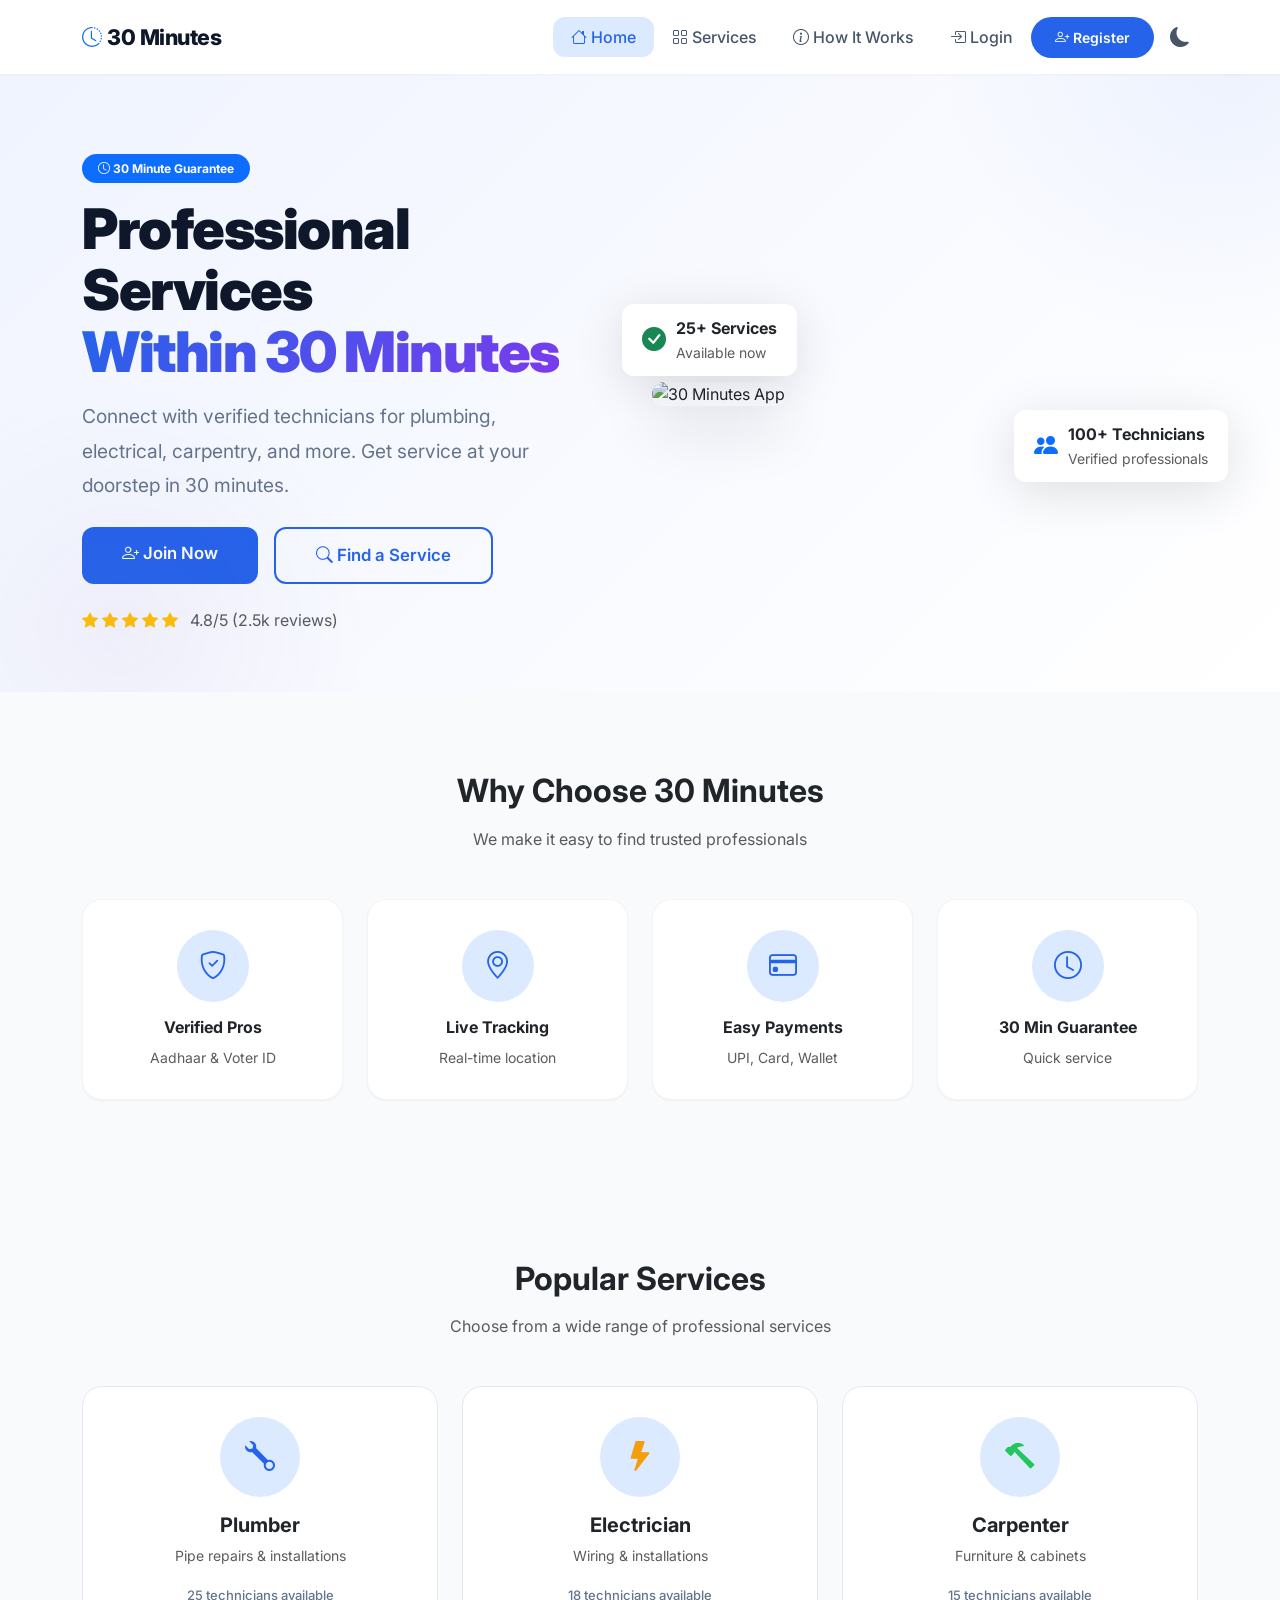
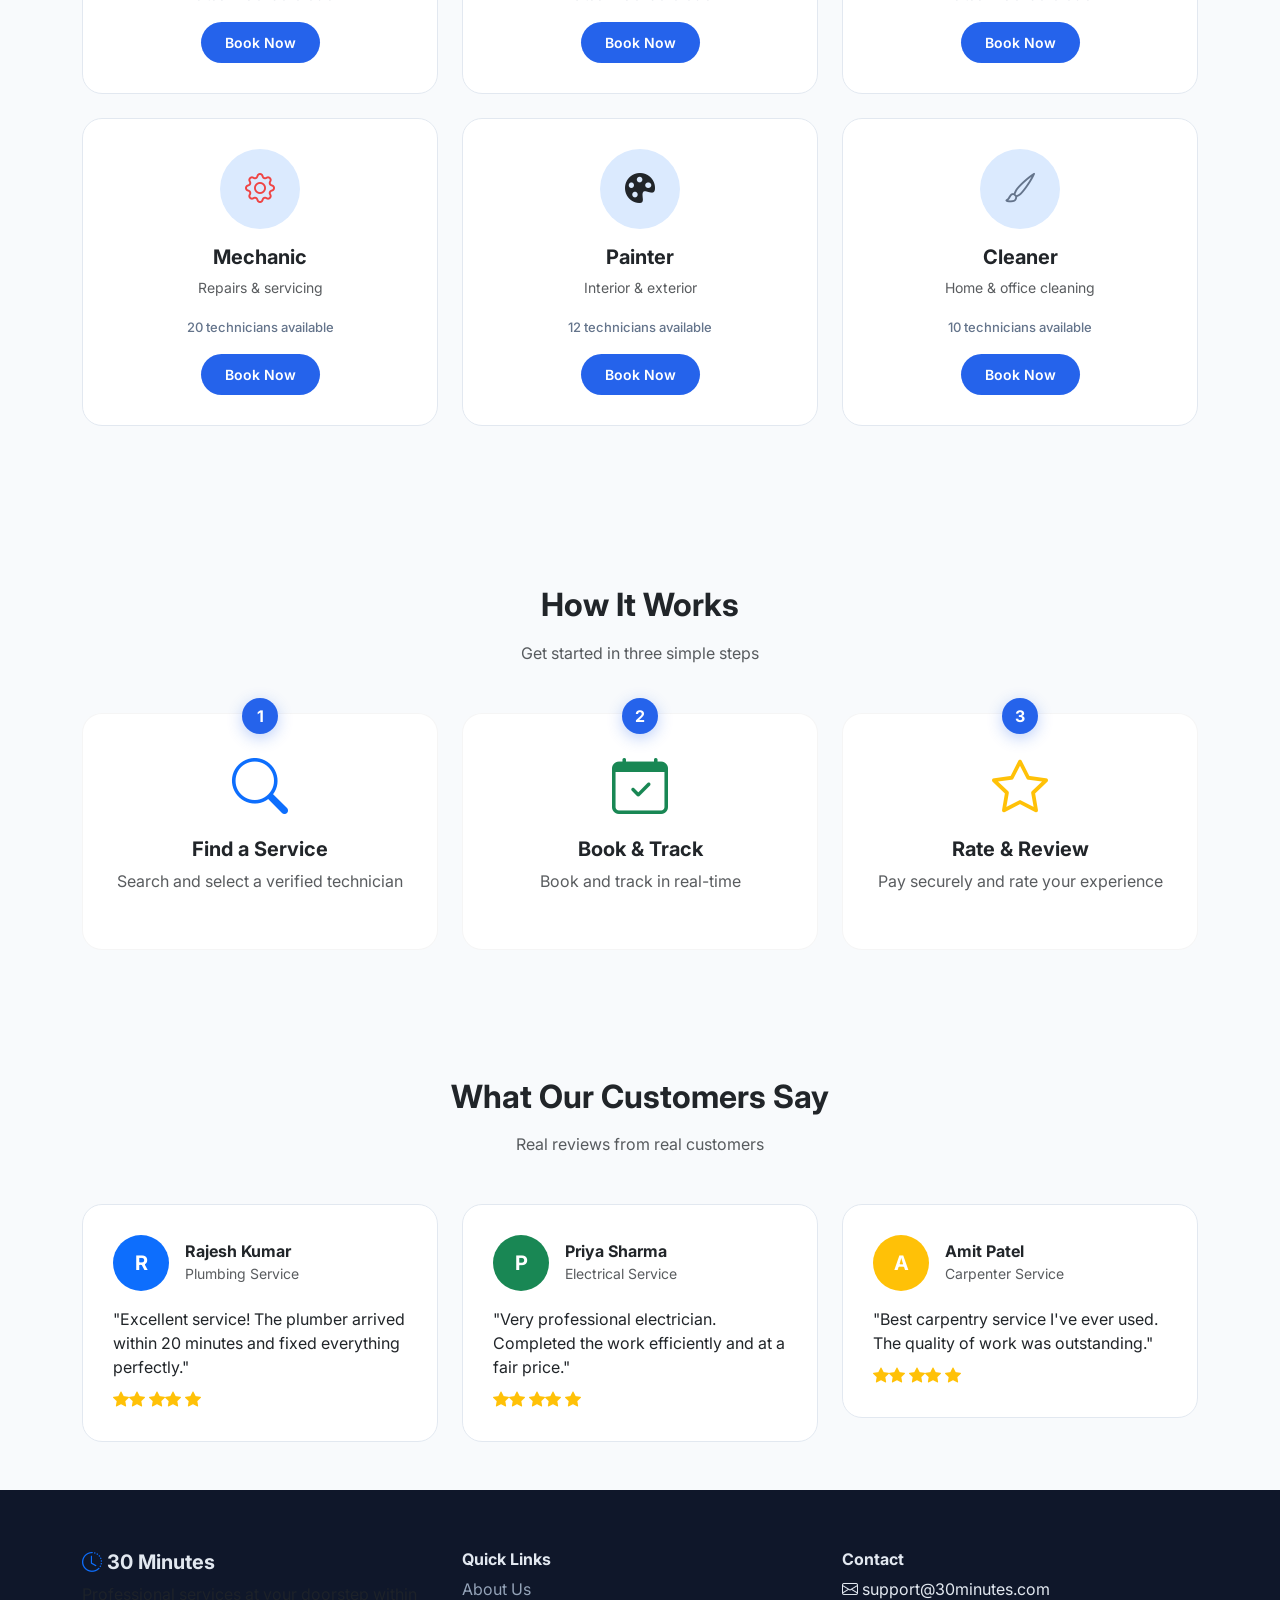
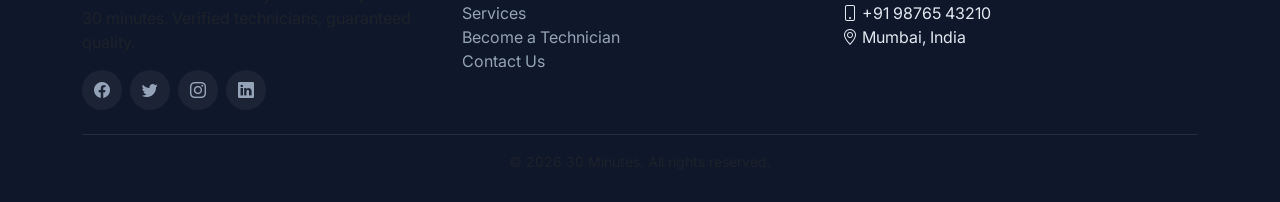
==== backend/templates/index.html @ 9e953442 "Initial commit: 30 Minutes Service Booking App - Complete Django backend with REST API - User and Pr" ====
﻿<!DOCTYPE html>
<html lang="en">
<head>
    <meta charset="UTF-8">
    <meta name="viewport" content="width=device-width, initial-scale=1.0, maximum-scale=1.0, user-scalable=yes">
    <title>30 Minutes - Premium Service Booking</title>
    <link href="https://cdn.jsdelivr.net/npm/bootstrap@5.3.0/dist/css/bootstrap.min.css" rel="stylesheet">
    <link href="https://cdn.jsdelivr.net/npm/bootstrap-icons@1.11.0/font/bootstrap-icons.css" rel="stylesheet">
    <link href="https://fonts.googleapis.com/css2?family=Inter:wght@300;400;500;600;700;800;900&display=swap" rel="stylesheet">
    <style>
        /* ============================================
           PREMIUM PROFESSIONAL STYLES
           ============================================ */
        :root {
            --primary: #2563eb;
            --primary-dark: #1d4ed8;
            --primary-light: #dbeafe;
            --secondary: #64748b;
            --success: #22c55e;
            --warning: #f59e0b;
            --danger: #ef4444;
            --dark: #0f172a;
            --light: #f8fafc;
            --gray-50: #f8fafc;
            --gray-100: #f1f5f9;
            --gray-200: #e2e8f0;
            --gray-300: #cbd5e1;
            --gray-400: #94a3b8;
            --gray-500: #64748b;
            --gray-600: #475569;
            --gray-700: #334155;
            --gray-800: #1e293b;
            --gray-900: #0f172a;
            --shadow-sm: 0 1px 2px rgba(0,0,0,0.05);
            --shadow: 0 4px 20px rgba(0,0,0,0.08);
            --shadow-lg: 0 10px 50px rgba(0,0,0,0.12);
            --shadow-xl: 0 20px 60px rgba(0,0,0,0.15);
            --radius: 20px;
            --radius-sm: 12px;
            --transition: all 0.4s cubic-bezier(0.4, 0, 0.2, 1);
        }

        * {
            font-family: 'Inter', -apple-system, BlinkMacSystemFont, sans-serif;
            margin: 0;
            padding: 0;
            box-sizing: border-box;
        }

        body {
            background: var(--light);
            transition: var(--transition);
        }

        body.dark-mode {
            background: var(--dark);
            color: #e2e8f0;
        }

        /* ===== SCROLLBAR ===== */
        ::-webkit-scrollbar { width: 8px; }
        ::-webkit-scrollbar-track { background: var(--gray-100); }
        body.dark-mode ::-webkit-scrollbar-track { background: var(--gray-800); }
        ::-webkit-scrollbar-thumb { background: var(--primary); border-radius: 4px; }
        ::-webkit-scrollbar-thumb:hover { background: var(--primary-dark); }

        /* ===== NAVBAR ===== */
        .navbar {
            background: rgba(255,255,255,0.95) !important;
            backdrop-filter: blur(20px);
            -webkit-backdrop-filter: blur(20px);
            box-shadow: 0 1px 3px rgba(0,0,0,0.04);
            padding: 14px 0;
            transition: var(--transition);
        }

        body.dark-mode .navbar {
            background: rgba(30,41,59,0.95) !important;
        }

        .navbar.scrolled {
            box-shadow: 0 4px 30px rgba(0,0,0,0.08);
        }

        .brand-text {
            font-weight: 800;
            font-size: 1.35rem;
            color: var(--gray-900);
            letter-spacing: -0.5px;
        }

        body.dark-mode .brand-text {
            color: #e2e8f0;
        }

        .brand-text i {
            color: var(--primary);
            margin-right: 6px;
        }

        .nav-link {
            font-weight: 500;
            color: var(--gray-600);
            padding: 8px 18px !important;
            border-radius: var(--radius-sm);
            transition: var(--transition);
            position: relative;
        }

        body.dark-mode .nav-link {
            color: #94a3b8;
        }

        .nav-link:hover,
        .nav-link.active {
            color: var(--primary) !important;
            background: var(--primary-light);
        }

        body.dark-mode .nav-link:hover,
        body.dark-mode .nav-link.active {
            background: rgba(37,99,235,0.15);
            color: #60a5fa !important;
        }

        /* ===== BUTTONS ===== */
        .btn-primary {
            background: var(--primary);
            border: none;
            border-radius: var(--radius-sm);
            font-weight: 600;
            padding: 10px 28px;
            transition: var(--transition);
            position: relative;
            overflow: hidden;
        }

        .btn-primary::after {
            content: '';
            position: absolute;
            top: -50%;
            left: -50%;
            width: 200%;
            height: 200%;
            background: linear-gradient(45deg, transparent, rgba(255,255,255,0.1), transparent);
            transform: rotate(45deg) translateX(-100%);
            transition: 0.6s;
        }

        .btn-primary:hover::after {
            transform: rotate(45deg) translateX(100%);
        }

        .btn-primary:hover {
            background: var(--primary-dark);
            transform: translateY(-3px);
            box-shadow: 0 12px 35px rgba(37,99,235,0.35);
        }

        .btn-outline-primary {
            border: 2px solid var(--primary);
            color: var(--primary);
            font-weight: 600;
            border-radius: var(--radius-sm);
            transition: var(--transition);
            background: transparent;
        }

        .btn-outline-primary:hover {
            background: var(--primary);
            color: white;
            transform: translateY(-3px);
            box-shadow: 0 12px 35px rgba(37,99,235,0.25);
        }

        .btn-lg {
            padding: 14px 40px;
            font-size: 1.05rem;
            border-radius: var(--radius-sm);
        }

        /* ===== HERO SECTION ===== */
        .hero-section {
            padding: 80px 0 60px;
            background: linear-gradient(135deg, #f0f4ff 0%, #ffffff 100%);
            position: relative;
            overflow: hidden;
        }

        body.dark-mode .hero-section {
            background: linear-gradient(135deg, #1a1a2e 0%, #16213e 100%);
        }

        .hero-section::before {
            content: '';
            position: absolute;
            top: -50%;
            right: -20%;
            width: 600px;
            height: 600px;
            background: radial-gradient(circle, rgba(37,99,235,0.06) 0%, transparent 70%);
            border-radius: 50%;
            pointer-events: none;
        }

        .hero-section::after {
            content: '';
            position: absolute;
            bottom: -30%;
            left: -10%;
            width: 500px;
            height: 500px;
            background: radial-gradient(circle, rgba(118,75,162,0.05) 0%, transparent 70%);
            border-radius: 50%;
            pointer-events: none;
        }

        .hero-title {
            font-size: 3.5rem;
            font-weight: 900;
            line-height: 1.1;
            letter-spacing: -1.5px;
            color: var(--gray-900);
        }

        body.dark-mode .hero-title {
            color: #e2e8f0;
        }

        .hero-title .highlight {
            background: linear-gradient(135deg, var(--primary) 0%, #7c3aed 100%);
            -webkit-background-clip: text;
            -webkit-text-fill-color: transparent;
            background-clip: text;
        }

        .hero-subtitle {
            font-size: 1.2rem;
            color: var(--gray-500);
            line-height: 1.8;
            max-width: 500px;
        }

        body.dark-mode .hero-subtitle {
            color: #94a3b8;
        }

        .hero-image {
            position: relative;
            z-index: 1;
        }

        .hero-image img {
            border-radius: var(--radius);
            box-shadow: var(--shadow-xl);
            transition: var(--transition);
        }

        .hero-image img:hover {
            transform: scale(1.02);
        }

        .floating-badge {
            position: absolute;
            background: white;
            padding: 12px 20px;
            border-radius: var(--radius-sm);
            box-shadow: var(--shadow-lg);
            display: flex;
            align-items: center;
            gap: 10px;
            animation: float 3s ease-in-out infinite;
        }

        body.dark-mode .floating-badge {
            background: var(--gray-800);
        }

        .floating-badge:nth-child(2) {
            bottom: 20px;
            left: -20px;
            animation-delay: 1s;
        }

        .floating-badge:nth-child(3) {
            top: 20px;
            right: -20px;
            animation-delay: 2s;
        }

        @keyframes float {
            0%, 100% { transform: translateY(0px); }
            50% { transform: translateY(-10px); }
        }

        /* ===== FEATURES ===== */
        .features-section {
            padding: 80px 0;
            background: var(--gray-50);
        }

        body.dark-mode .features-section {
            background: var(--gray-900);
        }

        .feature-card {
            background: white;
            border-radius: var(--radius);
            padding: 30px;
            text-align: center;
            transition: var(--transition);
            border: 1px solid rgba(0,0,0,0.04);
            box-shadow: var(--shadow-sm);
            position: relative;
            overflow: hidden;
        }

        body.dark-mode .feature-card {
            background: var(--gray-800);
            border-color: rgba(255,255,255,0.05);
        }

        .feature-card::before {
            content: '';
            position: absolute;
            top: 0;
            left: 0;
            right: 0;
            height: 3px;
            background: linear-gradient(90deg, var(--primary), #7c3aed);
            transform: scaleX(0);
            transition: var(--transition);
        }

        .feature-card:hover::before {
            transform: scaleX(1);
        }

        .feature-card:hover {
            transform: translateY(-8px);
            box-shadow: var(--shadow-lg);
        }

        .feature-icon {
            width: 72px;
            height: 72px;
            border-radius: 50%;
            display: flex;
            align-items: center;
            justify-content: center;
            font-size: 28px;
            margin: 0 auto 16px;
            background: var(--primary-light);
            color: var(--primary);
            transition: var(--transition);
        }

        body.dark-mode .feature-icon {
            background: rgba(37,99,235,0.15);
            color: #60a5fa;
        }

        .feature-card:hover .feature-icon {
            transform: scale(1.1) rotate(-5deg);
        }

        /* ===== SERVICES ===== */
        .services-section {
            padding: 80px 0;
        }

        .service-card {
            background: white;
            border-radius: var(--radius);
            padding: 30px;
            text-align: center;
            transition: var(--transition);
            border: 1px solid var(--gray-200);
            cursor: pointer;
            position: relative;
            overflow: hidden;
        }

        body.dark-mode .service-card {
            background: var(--gray-800);
            border-color: var(--gray-700);
        }

        .service-card::after {
            content: '';
            position: absolute;
            bottom: 0;
            left: 0;
            right: 0;
            height: 3px;
            background: linear-gradient(90deg, var(--primary), #7c3aed);
            transform: scaleX(0);
            transition: var(--transition);
        }

        .service-card:hover::after {
            transform: scaleX(1);
        }

        .service-card:hover {
            transform: translateY(-8px);
            box-shadow: var(--shadow-lg);
            border-color: var(--primary);
        }

        .service-icon {
            width: 80px;
            height: 80px;
            border-radius: 50%;
            display: flex;
            align-items: center;
            justify-content: center;
            font-size: 30px;
            margin: 0 auto 16px;
            background: var(--primary-light);
            color: var(--primary);
            transition: var(--transition);
        }

        body.dark-mode .service-icon {
            background: rgba(37,99,235,0.15);
            color: #60a5fa;
        }

        .service-card:hover .service-icon {
            transform: scale(1.1) rotate(-5deg);
        }

        .service-count {
            font-size: 13px;
            color: var(--gray-500);
            font-weight: 500;
        }

        body.dark-mode .service-count {
            color: #94a3b8;
        }

        /* ===== STEPS ===== */
        .steps-section {
            background: var(--gray-50);
            padding: 80px 0;
        }

        body.dark-mode .steps-section {
            background: var(--gray-900);
        }

        .step-card {
            background: white;
            border-radius: var(--radius);
            padding: 40px 30px;
            text-align: center;
            transition: var(--transition);
            border: 1px solid rgba(0,0,0,0.04);
            position: relative;
        }

        body.dark-mode .step-card {
            background: var(--gray-800);
            border-color: rgba(255,255,255,0.05);
        }

        .step-card:hover {
            transform: translateY(-8px);
            box-shadow: var(--shadow-lg);
        }

        .step-number {
            position: absolute;
            top: -16px;
            left: 50%;
            transform: translateX(-50%);
            background: var(--primary);
            color: white;
            width: 36px;
            height: 36px;
            border-radius: 50%;
            display: flex;
            align-items: center;
            justify-content: center;
            font-weight: 700;
            font-size: 16px;
            box-shadow: 0 4px 15px rgba(37,99,235,0.3);
        }

        /* ===== TESTIMONIALS ===== */
        .testimonial-card {
            background: white;
            border-radius: var(--radius);
            padding: 30px;
            transition: var(--transition);
            border: 1px solid var(--gray-200);
        }

        body.dark-mode .testimonial-card {
            background: var(--gray-800);
            border-color: var(--gray-700);
        }

        .testimonial-card:hover {
            transform: translateY(-4px);
            box-shadow: var(--shadow);
        }

        .testimonial-avatar {
            width: 56px;
            height: 56px;
            border-radius: 50%;
            display: flex;
            align-items: center;
            justify-content: center;
            font-weight: 700;
            font-size: 20px;
            color: white;
            flex-shrink: 0;
        }

        /* ===== FOOTER ===== */
        .footer {
            background: var(--gray-900);
            color: #e2e8f0;
            padding: 60px 0 30px;
        }

        .footer a {
            color: #94a3b8;
            text-decoration: none;
            transition: var(--transition);
        }

        .footer a:hover {
            color: #60a5fa;
        }

        .footer .social-icon {
            width: 40px;
            height: 40px;
            border-radius: 50%;
            background: rgba(255,255,255,0.05);
            display: inline-flex;
            align-items: center;
            justify-content: center;
            transition: var(--transition);
            color: #94a3b8;
        }

        .footer .social-icon:hover {
            background: var(--primary);
            color: white;
            transform: translateY(-3px);
        }

        /* ===== MODAL ===== */
        .modal-content {
            border-radius: var(--radius);
            border: none;
            box-shadow: var(--shadow-xl);
        }

        body.dark-mode .modal-content {
            background: var(--gray-800);
        }

        .modal-header {
            border-bottom: 1px solid var(--gray-200);
            padding: 20px 28px;
        }

        body.dark-mode .modal-header {
            border-bottom-color: var(--gray-700);
        }

        .modal-body {
            padding: 28px;
        }

        /* ===== RESPONSIVE ===== */
        @media (max-width: 991px) {
            .hero-title {
                font-size: 2.8rem;
            }
            .hero-section {
                padding: 60px 0 40px;
            }
        }

        @media (max-width: 767px) {
            .hero-title {
                font-size: 2.2rem;
            }
            .hero-subtitle {
                font-size: 1rem;
            }
            .floating-badge {
                display: none;
            }
            .feature-card, .service-card, .step-card {
                padding: 20px;
            }
            .btn-lg {
                padding: 12px 28px;
                font-size: 0.95rem;
            }
        }

        @media (max-width: 575px) {
            .hero-title {
                font-size: 1.8rem;
            }
            .section-title {
                font-size: 1.6rem;
            }
        }

        /* ===== ANIMATIONS ===== */
        @keyframes fadeInUp {
            from { opacity: 0; transform: translateY(30px); }
            to { opacity: 1; transform: translateY(0); }
        }

        .animate-on-scroll {
            opacity: 0;
            animation: fadeInUp 0.6s ease forwards;
        }

        .delay-1 { animation-delay: 0.1s; }
        .delay-2 { animation-delay: 0.2s; }
        .delay-3 { animation-delay: 0.3s; }
        .delay-4 { animation-delay: 0.4s; }

        /* ===== DARK MODE TOGGLE ===== */
        .dark-mode-toggle {
            background: transparent;
            border: none;
            color: var(--gray-600);
            cursor: pointer;
            font-size: 20px;
            padding: 8px;
            border-radius: 50%;
            transition: var(--transition);
        }

        body.dark-mode .dark-mode-toggle {
            color: #94a3b8;
        }

        .dark-mode-toggle:hover {
            background: var(--gray-100);
            color: var(--primary);
        }

        body.dark-mode .dark-mode-toggle:hover {
            background: rgba(255,255,255,0.05);
            color: #60a5fa;
        }

        /* ===== LOGIN LOADING ===== */
        .login-loading {
            display: none;
        }
        .login-loading.show {
            display: inline-block;
        }
    </style>
</head>
<body>
    <!-- ===== NAVBAR ===== -->
    <nav class="navbar navbar-expand-lg sticky-top" id="mainNav">
        <div class="container">
            <a class="navbar-brand fw-bold" href="/">
                <i class="bi bi-clock-history text-primary"></i>
                <span class="brand-text">30 Minutes</span>
            </a>
            <button class="navbar-toggler border-0" type="button" data-bs-toggle="collapse" data-bs-target="#navbarNav">
                <span class="navbar-toggler-icon"></span>
            </button>
            <div class="collapse navbar-collapse" id="navbarNav">
                <ul class="navbar-nav ms-auto align-items-center">
                    <li class="nav-item"><a class="nav-link active" href="/"><i class="bi bi-house"></i> Home</a></li>
                    <li class="nav-item"><a class="nav-link" href="#services"><i class="bi bi-grid"></i> Services</a></li>
                    <li class="nav-item"><a class="nav-link" href="#how-it-works"><i class="bi bi-info-circle"></i> How It Works</a></li>
                    <li class="nav-item"><a class="nav-link" href="#" data-bs-toggle="modal" data-bs-target="#loginModal"><i class="bi bi-box-arrow-in-right"></i> Login</a></li>
                    <li class="nav-item">
                        <a href="/register/" class="btn btn-primary btn-sm rounded-pill px-4">
                            <i class="bi bi-person-plus"></i> Register
                        </a>
                    </li>
                    <li class="nav-item ms-2">
                        <button class="dark-mode-toggle" id="themeToggle">
                            <i class="bi bi-moon-fill"></i>
                        </button>
                    </li>
                </ul>
            </div>
        </div>
    </nav>

    <!-- ===== HERO SECTION ===== -->
    <section class="hero-section">
        <div class="container">
            <div class="row align-items-center">
                <div class="col-lg-6">
                    <div class="animate-on-scroll">
                        <span class="badge bg-primary mb-3 px-3 py-2 rounded-pill">
                            <i class="bi bi-clock"></i> 30 Minute Guarantee
                        </span>
                        <h1 class="hero-title">
                            Professional Services <br>
                            <span class="highlight">Within 30 Minutes</span>
                        </h1>
                        <p class="hero-subtitle mt-3">
                            Connect with verified technicians for plumbing, electrical, carpentry, and more.
                            Get service at your doorstep in 30 minutes.
                        </p>
                        <div class="d-flex flex-wrap gap-3 mt-4">
                            <a href="/register/" class="btn btn-primary btn-lg">
                                <i class="bi bi-person-plus"></i> Join Now
                            </a>
                            <a href="#services" class="btn btn-outline-primary btn-lg">
                                <i class="bi bi-search"></i> Find a Service
                            </a>
                        </div>
                        <div class="mt-4 d-flex align-items-center gap-4">
                            <div>
                                <i class="bi bi-star-fill text-warning"></i>
                                <i class="bi bi-star-fill text-warning"></i>
                                <i class="bi bi-star-fill text-warning"></i>
                                <i class="bi bi-star-fill text-warning"></i>
                                <i class="bi bi-star-fill text-warning"></i>
                                <span class="ms-2 text-muted">4.8/5 (2.5k reviews)</span>
                            </div>
                        </div>
                    </div>
                </div>
                <div class="col-lg-6 d-none d-lg-block">
                    <div class="hero-image">
                        <img src="https://via.placeholder.com/600x450/2563eb/ffffff?text=30+Minutes+App" alt="30 Minutes App" class="img-fluid">
                        <div class="floating-badge" style="bottom: 30px; left: -30px;">
                            <i class="bi bi-check-circle-fill text-success fs-4"></i>
                            <div>
                                <div class="fw-bold">25+ Services</div>
                                <small class="text-muted">Available now</small>
                            </div>
                        </div>
                        <div class="floating-badge" style="top: 30px; right: -30px;">
                            <i class="bi bi-people-fill text-primary fs-4"></i>
                            <div>
                                <div class="fw-bold">100+ Technicians</div>
                                <small class="text-muted">Verified professionals</small>
                            </div>
                        </div>
                    </div>
                </div>
            </div>
        </div>
    </section>

    <!-- ===== FEATURES SECTION ===== -->
    <section class="features-section">
        <div class="container">
            <h2 class="text-center section-title fw-bold mb-3">Why Choose 30 Minutes</h2>
            <p class="text-center text-muted mb-5">We make it easy to find trusted professionals</p>
            <div class="row g-4">
                <div class="col-md-3 col-6">
                    <div class="feature-card animate-on-scroll delay-1">
                        <div class="feature-icon"><i class="bi bi-shield-check"></i></div>
                        <h6 class="fw-bold">Verified Pros</h6>
                        <small class="text-muted">Aadhaar & Voter ID</small>
                    </div>
                </div>
                <div class="col-md-3 col-6">
                    <div class="feature-card animate-on-scroll delay-2">
                        <div class="feature-icon"><i class="bi bi-geo-alt"></i></div>
                        <h6 class="fw-bold">Live Tracking</h6>
                        <small class="text-muted">Real-time location</small>
                    </div>
                </div>
                <div class="col-md-3 col-6">
                    <div class="feature-card animate-on-scroll delay-3">
                        <div class="feature-icon"><i class="bi bi-credit-card"></i></div>
                        <h6 class="fw-bold">Easy Payments</h6>
                        <small class="text-muted">UPI, Card, Wallet</small>
                    </div>
                </div>
                <div class="col-md-3 col-6">
                    <div class="feature-card animate-on-scroll delay-4">
                        <div class="feature-icon"><i class="bi bi-clock"></i></div>
                        <h6 class="fw-bold">30 Min Guarantee</h6>
                        <small class="text-muted">Quick service</small>
                    </div>
                </div>
            </div>
        </div>
    </section>

    <!-- ===== SERVICES SECTION ===== -->
    <section id="services" class="services-section">
        <div class="container">
            <h2 class="text-center section-title fw-bold mb-3">Popular Services</h2>
            <p class="text-center text-muted mb-5">Choose from a wide range of professional services</p>
            <div class="row g-4" id="servicesGrid">
                <!-- Loaded by JavaScript -->
            </div>
        </div>
    </section>

    <!-- ===== HOW IT WORKS ===== -->
    <section id="how-it-works" class="steps-section">
        <div class="container">
            <h2 class="text-center section-title fw-bold mb-3">How It Works</h2>
            <p class="text-center text-muted mb-5">Get started in three simple steps</p>
            <div class="row g-4">
                <div class="col-md-4">
                    <div class="step-card animate-on-scroll delay-1">
                        <div class="step-number">1</div>
                        <i class="bi bi-search display-4 text-primary"></i>
                        <h5 class="mt-3 fw-bold">Find a Service</h5>
                        <p class="text-muted">Search and select a verified technician</p>
                    </div>
                </div>
                <div class="col-md-4">
                    <div class="step-card animate-on-scroll delay-2">
                        <div class="step-number">2</div>
                        <i class="bi bi-calendar-check display-4 text-success"></i>
                        <h5 class="mt-3 fw-bold">Book & Track</h5>
                        <p class="text-muted">Book and track in real-time</p>
                    </div>
                </div>
                <div class="col-md-4">
                    <div class="step-card animate-on-scroll delay-3">
                        <div class="step-number">3</div>
                        <i class="bi bi-star display-4 text-warning"></i>
                        <h5 class="mt-3 fw-bold">Rate & Review</h5>
                        <p class="text-muted">Pay securely and rate your experience</p>
                    </div>
                </div>
            </div>
        </div>
    </section>

    <!-- ===== TESTIMONIALS ===== -->
    <section class="py-5">
        <div class="container">
            <h2 class="text-center section-title fw-bold mb-3">What Our Customers Say</h2>
            <p class="text-center text-muted mb-5">Real reviews from real customers</p>
            <div class="row g-4">
                <div class="col-md-4">
                    <div class="testimonial-card animate-on-scroll delay-1">
                        <div class="d-flex align-items-center mb-3">
                            <div class="testimonial-avatar bg-primary">R</div>
                            <div class="ms-3">
                                <h6 class="fw-bold mb-0">Rajesh Kumar</h6>
                                <small class="text-muted">Plumbing Service</small>
                            </div>
                        </div>
                        <p class="mb-0">"Excellent service! The plumber arrived within 20 minutes and fixed everything perfectly."</p>
                        <div class="text-warning mt-2">
                            <i class="bi bi-star-fill"></i><i class="bi bi-star-fill"></i>
                            <i class="bi bi-star-fill"></i><i class="bi bi-star-fill"></i>
                            <i class="bi bi-star-fill"></i>
                        </div>
                    </div>
                </div>
                <div class="col-md-4">
                    <div class="testimonial-card animate-on-scroll delay-2">
                        <div class="d-flex align-items-center mb-3">
                            <div class="testimonial-avatar bg-success">P</div>
                            <div class="ms-3">
                                <h6 class="fw-bold mb-0">Priya Sharma</h6>
                                <small class="text-muted">Electrical Service</small>
                            </div>
                        </div>
                        <p class="mb-0">"Very professional electrician. Completed the work efficiently and at a fair price."</p>
                        <div class="text-warning mt-2">
                            <i class="bi bi-star-fill"></i><i class="bi bi-star-fill"></i>
                            <i class="bi bi-star-fill"></i><i class="bi bi-star-fill"></i>
                            <i class="bi bi-star-fill"></i>
                        </div>
                    </div>
                </div>
                <div class="col-md-4">
                    <div class="testimonial-card animate-on-scroll delay-3">
                        <div class="d-flex align-items-center mb-3">
                            <div class="testimonial-avatar bg-warning">A</div>
                            <div class="ms-3">
                                <h6 class="fw-bold mb-0">Amit Patel</h6>
                                <small class="text-muted">Carpenter Service</small>
                            </div>
                        </div>
                        <p class="mb-0">"Best carpentry service I've ever used. The quality of work was outstanding."</p>
                        <div class="text-warning mt-2">
                            <i class="bi bi-star-fill"></i><i class="bi bi-star-fill"></i>
                            <i class="bi bi-star-fill"></i><i class="bi bi-star-fill"></i>
                            <i class="bi bi-star-fill"></i>
                        </div>
                    </div>
                </div>
            </div>
        </div>
    </section>

    <!-- ===== FOOTER ===== -->
    <footer class="footer">
        <div class="container">
            <div class="row g-4">
                <div class="col-md-4">
                    <h5 class="fw-bold"><i class="bi bi-clock-history text-primary"></i> 30 Minutes</h5>
                    <p class="text-muted">Professional services at your doorstep within 30 minutes. Verified technicians, guaranteed quality.</p>
                    <div class="d-flex gap-2 mt-3">
                        <a href="#" class="social-icon"><i class="bi bi-facebook"></i></a>
                        <a href="#" class="social-icon"><i class="bi bi-twitter"></i></a>
                        <a href="#" class="social-icon"><i class="bi bi-instagram"></i></a>
                        <a href="#" class="social-icon"><i class="bi bi-linkedin"></i></a>
                    </div>
                </div>
                <div class="col-md-4">
                    <h6 class="fw-bold">Quick Links</h6>
                    <ul class="list-unstyled">
                        <li><a href="#">About Us</a></li>
                        <li><a href="#services">Services</a></li>
                        <li><a href="/register/">Become a Technician</a></li>
                        <li><a href="#">Contact Us</a></li>
                    </ul>
                </div>
                <div class="col-md-4">
                    <h6 class="fw-bold">Contact</h6>
                    <ul class="list-unstyled">
                        <li><i class="bi bi-envelope"></i> support@30minutes.com</li>
                        <li><i class="bi bi-phone"></i> +91 98765 43210</li>
                        <li><i class="bi bi-geo-alt"></i> Mumbai, India</li>
                    </ul>
                </div>
            </div>
            <hr class="border-secondary mt-4">
            <div class="text-center text-muted small">© 2026 30 Minutes. All rights reserved.</div>
        </div>
    </footer>

    <!-- ===== LOGIN MODAL ===== -->
    <div class="modal fade" id="loginModal" tabindex="-1">
        <div class="modal-dialog">
            <div class="modal-content">
                <div class="modal-header">
                    <h5 class="modal-title"><i class="bi bi-box-arrow-in-right text-primary"></i> Welcome Back</h5>
                    <button type="button" class="btn-close" data-bs-dismiss="modal"></button>
                </div>
                <div class="modal-body">
                    <div id="loginError" class="alert alert-danger" style="display:none;"></div>
                    <form id="loginForm">
                        <div class="mb-3">
                            <label class="form-label fw-semibold">Email Address</label>
                            <input type="email" class="form-control" id="loginEmail" placeholder="you@example.com" required>
                        </div>
                        <div class="mb-3">
                            <label class="form-label fw-semibold">Password</label>
                            <input type="password" class="form-control" id="loginPassword" placeholder="Enter your password" required>
                        </div>
                        <button type="submit" class="btn btn-primary w-100" id="loginBtn">
                            <span class="login-text">Sign In</span>
                            <span class="login-loading spinner-border spinner-border-sm" role="status"></span>
                        </button>
                    </form>
                    <hr>
                    <div class="text-center">
                        <p class="text-muted small">Don't have an account? <a href="/register/" class="text-primary fw-semibold">Register</a></p>
                    </div>
                </div>
            </div>
        </div>
    </div>

    <!-- ===== BOOKING MODAL ===== -->
    <div class="modal fade" id="bookingModal" tabindex="-1">
        <div class="modal-dialog modal-lg">
            <div class="modal-content">
                <div class="modal-header">
                    <h5 class="modal-title"><i class="bi bi-calendar-check text-primary"></i> Book a Service</h5>
                    <button type="button" class="btn-close" data-bs-dismiss="modal"></button>
                </div>
                <div class="modal-body">
                    <form id="bookingForm">
                        <div class="row">
                            <div class="col-md-6 mb-3">
                                <label class="form-label fw-semibold">Service Type</label>
                                <select class="form-select" required>
                                    <option value="">Select service</option>
                                    <option value="plumber">Plumber</option>
                                    <option value="electrician">Electrician</option>
                                    <option value="carpenter">Carpenter</option>
                                    <option value="mechanic">Mechanic</option>
                                    <option value="painter">Painter</option>
                                    <option value="cleaner">Cleaner</option>
                                </select>
                            </div>
                            <div class="col-md-6 mb-3">
                                <label class="form-label fw-semibold">Preferred Date & Time</label>
                                <input type="datetime-local" class="form-control" required>
                            </div>
                            <div class="col-12 mb-3">
                                <label class="form-label fw-semibold">Address</label>
                                <textarea class="form-control" rows="2" placeholder="Enter your full address" required></textarea>
                            </div>
                            <div class="col-md-6 mb-3">
                                <label class="form-label fw-semibold">Payment Method</label>
                                <select class="form-select">
                                    <option value="upi">UPI</option>
                                    <option value="card">Card</option>
                                    <option value="wallet">Wallet</option>
                                    <option value="cash">Cash</option>
                                </select>
                            </div>
                        </div>
                        <button type="submit" class="btn btn-primary w-100">Book Now</button>
                    </form>
                </div>
            </div>
        </div>
    </div>

    <script src="https://cdn.jsdelivr.net/npm/bootstrap@5.3.0/dist/js/bootstrap.bundle.min.js"></script>
    <script>
        // ============================================
        // PREMIUM HOME PAGE - COMPLETE
        // ============================================

        // ============================================
        // NAVBAR SCROLL EFFECT
        // ============================================
        window.addEventListener('scroll', function() {
            var navbar = document.getElementById('mainNav');
            if (window.scrollY > 50) {
                navbar.classList.add('scrolled');
            } else {
                navbar.classList.remove('scrolled');
            }
        });

        // ============================================
        // THEME TOGGLE
        // ============================================
        var themeToggle = document.getElementById('themeToggle');
        if (themeToggle) {
            themeToggle.addEventListener('click', function() {
                document.body.classList.toggle('dark-mode');
                var icon = this.querySelector('i');
                if (document.body.classList.contains('dark-mode')) {
                    icon.className = 'bi bi-sun-fill';
                    localStorage.setItem('darkMode', 'true');
                } else {
                    icon.className = 'bi bi-moon-fill';
                    localStorage.setItem('darkMode', 'false');
                }
            });
        }

        if (localStorage.getItem('darkMode') === 'true') {
            document.body.classList.add('dark-mode');
            var toggle = document.getElementById('themeToggle');
            if (toggle) {
                var icon = toggle.querySelector('i');
                if (icon) icon.className = 'bi bi-sun-fill';
            }
        }

        // ============================================
        // LOAD SERVICES
        // ============================================
        function loadServices() {
            var services = [
                { name: 'Plumber', icon: 'bi-wrench', color: 'primary', count: 25, desc: 'Pipe repairs & installations' },
                { name: 'Electrician', icon: 'bi-lightning-fill', color: 'warning', count: 18, desc: 'Wiring & installations' },
                { name: 'Carpenter', icon: 'bi-hammer', color: 'success', count: 15, desc: 'Furniture & cabinets' },
                { name: 'Mechanic', icon: 'bi-gear', color: 'danger', count: 20, desc: 'Repairs & servicing' },
                { name: 'Painter', icon: 'bi-palette-fill', color: 'info', count: 12, desc: 'Interior & exterior' },
                { name: 'Cleaner', icon: 'bi-brush', color: 'secondary', count: 10, desc: 'Home & office cleaning' }
            ];

            var grid = document.getElementById('servicesGrid');
            if (grid) {
                grid.innerHTML = services.map(function(service) {
                    return '<div class="col-lg-4 col-md-6">' +
                        '<div class="service-card animate-on-scroll">' +
                        '<div class="service-icon" style="color: var(--' + service.color + ');">' +
                        '<i class="bi ' + service.icon + '"></i>' +
                        '</div>' +
                        '<h5 class="fw-bold">' + service.name + '</h5>' +
                        '<p class="text-muted small">' + service.desc + '</p>' +
                        '<span class="service-count">' + service.count + ' technicians available</span>' +
                        '<br>' +
                        '<button class="btn btn-primary btn-sm rounded-pill px-4 mt-3" onclick="showBookingModal(\'' + service.name + '\')">' +
                        'Book Now' +
                        '</button>' +
                        '</div>' +
                        '</div>';
                }).join('');
            }
        }

        // ============================================
        // BOOKING MODAL
        // ============================================
        function showBookingModal(service) {
            var modal = new bootstrap.Modal(document.getElementById('bookingModal'));
            modal.show();

            if (service) {
                var select = document.querySelector('#bookingForm select');
                if (select) {
                    for (var i = 0; i < select.options.length; i++) {
                        if (select.options[i].value.toLowerCase() === service.toLowerCase()) {
                            select.options[i].selected = true;
                            break;
                        }
                    }
                }
            }
        }

        // ============================================
        // BOOKING FORM
        // ============================================
        document.getElementById('bookingForm')?.addEventListener('submit', function(e) {
            e.preventDefault();
            alert('✅ Service booked successfully! A technician will be with you within 30 minutes.');
            bootstrap.Modal.getInstance(document.getElementById('bookingModal'))?.hide();
        });

        // ============================================
        // LOGIN HANDLER
        // ============================================
        document.getElementById('loginForm')?.addEventListener('submit', function(e) {
            e.preventDefault();

            var email = document.getElementById('loginEmail').value;
            var password = document.getElementById('loginPassword').value;
            var loginBtn = document.getElementById('loginBtn');
            var loginText = loginBtn.querySelector('.login-text');
            var loginLoading = loginBtn.querySelector('.login-loading');
            var errorDiv = document.getElementById('loginError');

            if (!email || !password) {
                errorDiv.style.display = 'block';
                errorDiv.textContent = '❌ Please fill in all fields.';
                return;
            }

            loginText.textContent = 'Signing In...';
            loginLoading.classList.add('show');
            loginBtn.disabled = true;
            errorDiv.style.display = 'none';

            fetch('/api/auth/login/', {
                method: 'POST',
                headers: { 'Content-Type': 'application/json' },
                body: JSON.stringify({ email: email, password: password })
            })
            .then(function(response) {
                return response.json().then(function(data) {
                    if (response.status === 200) {
                        localStorage.setItem('access_token', data.access_token);
                        localStorage.setItem('refresh_token', data.refresh_token);
                        localStorage.setItem('user', JSON.stringify(data.user));

                        var modal = bootstrap.Modal.getInstance(document.getElementById('loginModal'));
                        if (modal) modal.hide();

                        if (data.user.role === 'technician') {
                            window.location.href = '/professional-dashboard/';
                        } else if (data.user.role === 'customer') {
                            window.location.href = '/user-dashboard/';
                        } else {
                            window.location.href = '/';
                        }
                    } else {
                        errorDiv.style.display = 'block';
                        errorDiv.textContent = '❌ ' + (data.error || 'Invalid credentials');
                        loginText.textContent = 'Sign In';
                        loginLoading.classList.remove('show');
                        loginBtn.disabled = false;
                    }
                });
            })
            .catch(function(error) {
                errorDiv.style.display = 'block';
                errorDiv.textContent = '❌ Login failed. Please try again.';
                console.error('Login error:', error);
                loginText.textContent = 'Sign In';
                loginLoading.classList.remove('show');
                loginBtn.disabled = false;
            });
        });

        // ============================================
        // CHECK IF USER IS ALREADY LOGGED IN
        // ============================================
        document.addEventListener('DOMContentLoaded', function() {
            loadServices();

            var user = localStorage.getItem('user');
            if (user) {
                try {
                    var userData = JSON.parse(user);
                    if (userData.role === 'technician') {
                        window.location.href = '/professional-dashboard/';
                    } else if (userData.role === 'customer') {
                        window.location.href = '/user-dashboard/';
                    }
                } catch (e) {
                    console.error('Error parsing user data:', e);
                }
            }
        });

        // ============================================
        // SMOOTH SCROLL
        // ============================================
        document.querySelectorAll('a[href^="#"]').forEach(function(anchor) {
            anchor.addEventListener('click', function(e) {
                var href = this.getAttribute('href');
                if (href && href !== '#') {
                    e.preventDefault();
                    var target = document.querySelector(href);
                    if (target) {
                        target.scrollIntoView({ behavior: 'smooth', block: 'start' });
                    }
                }
            });
        });

        console.log('🚀 30 Minutes Premium App loaded successfully!');
    </script>
</body>
</html>
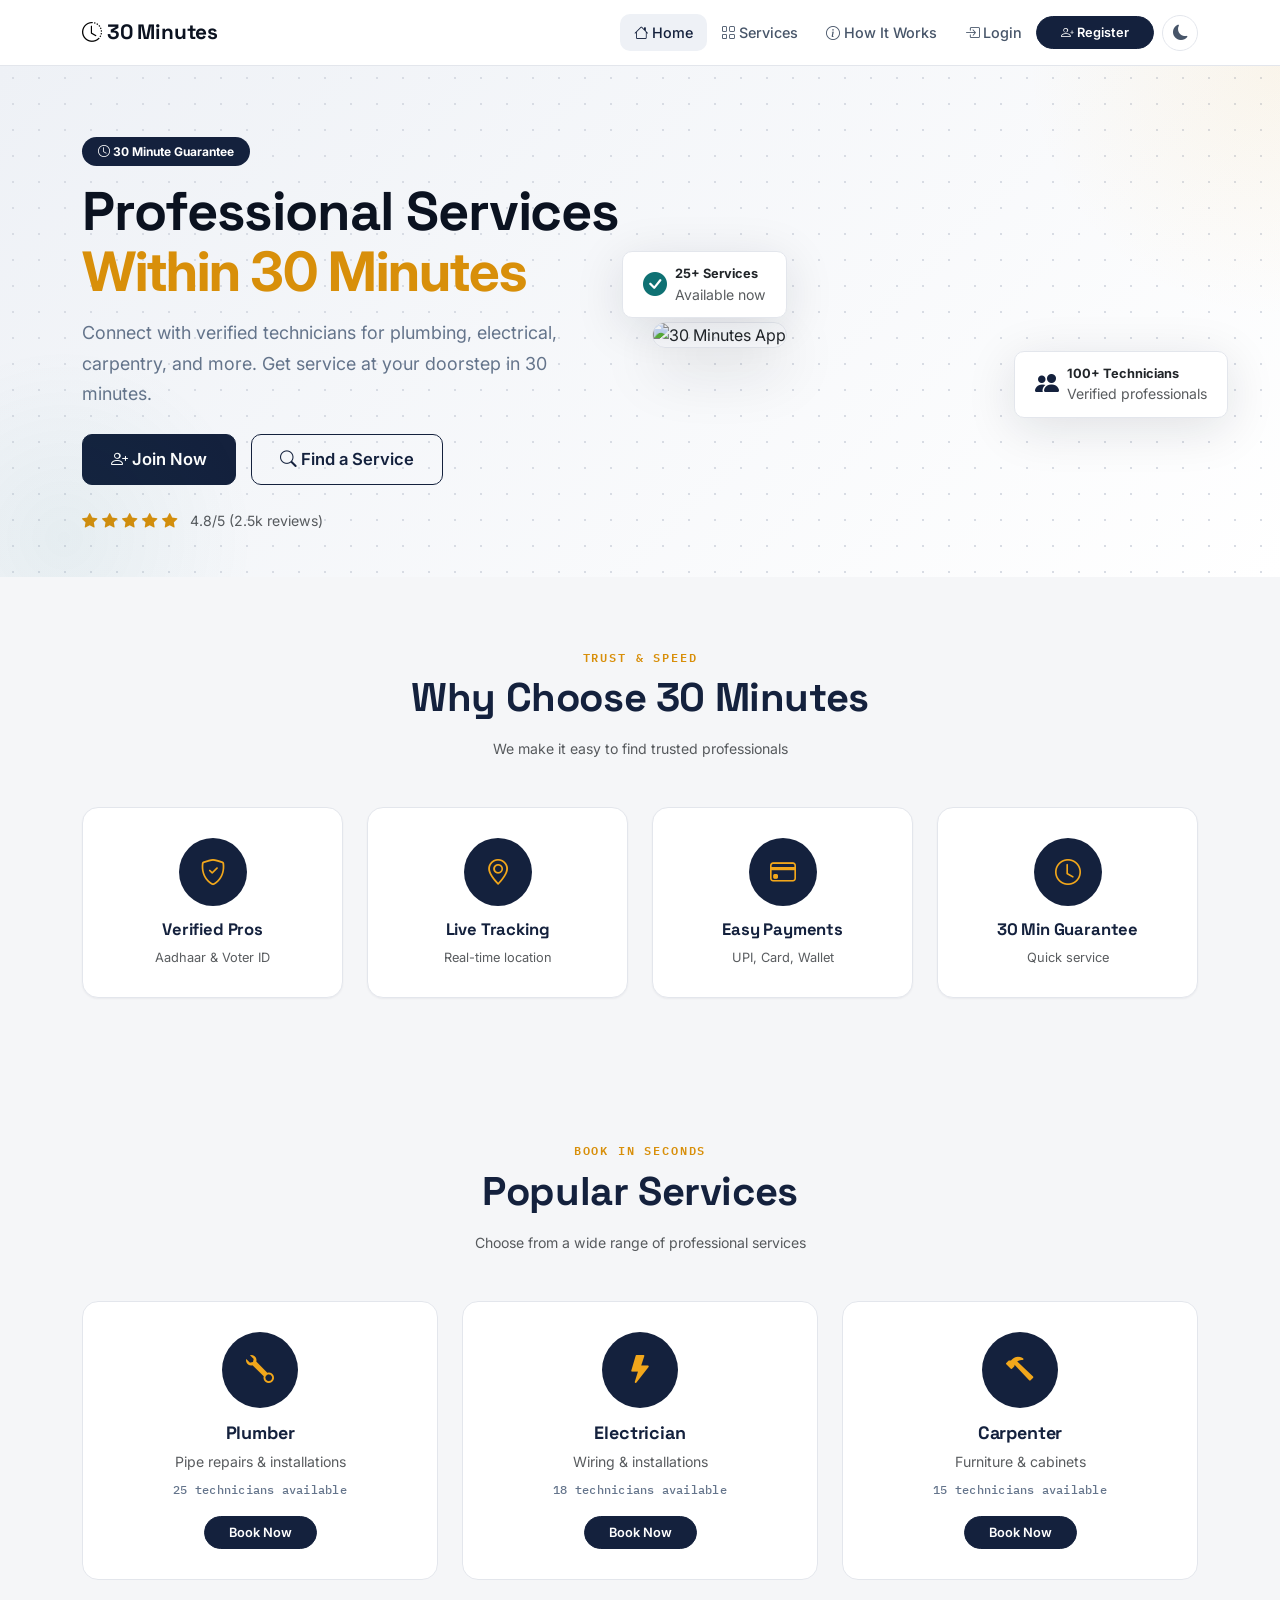
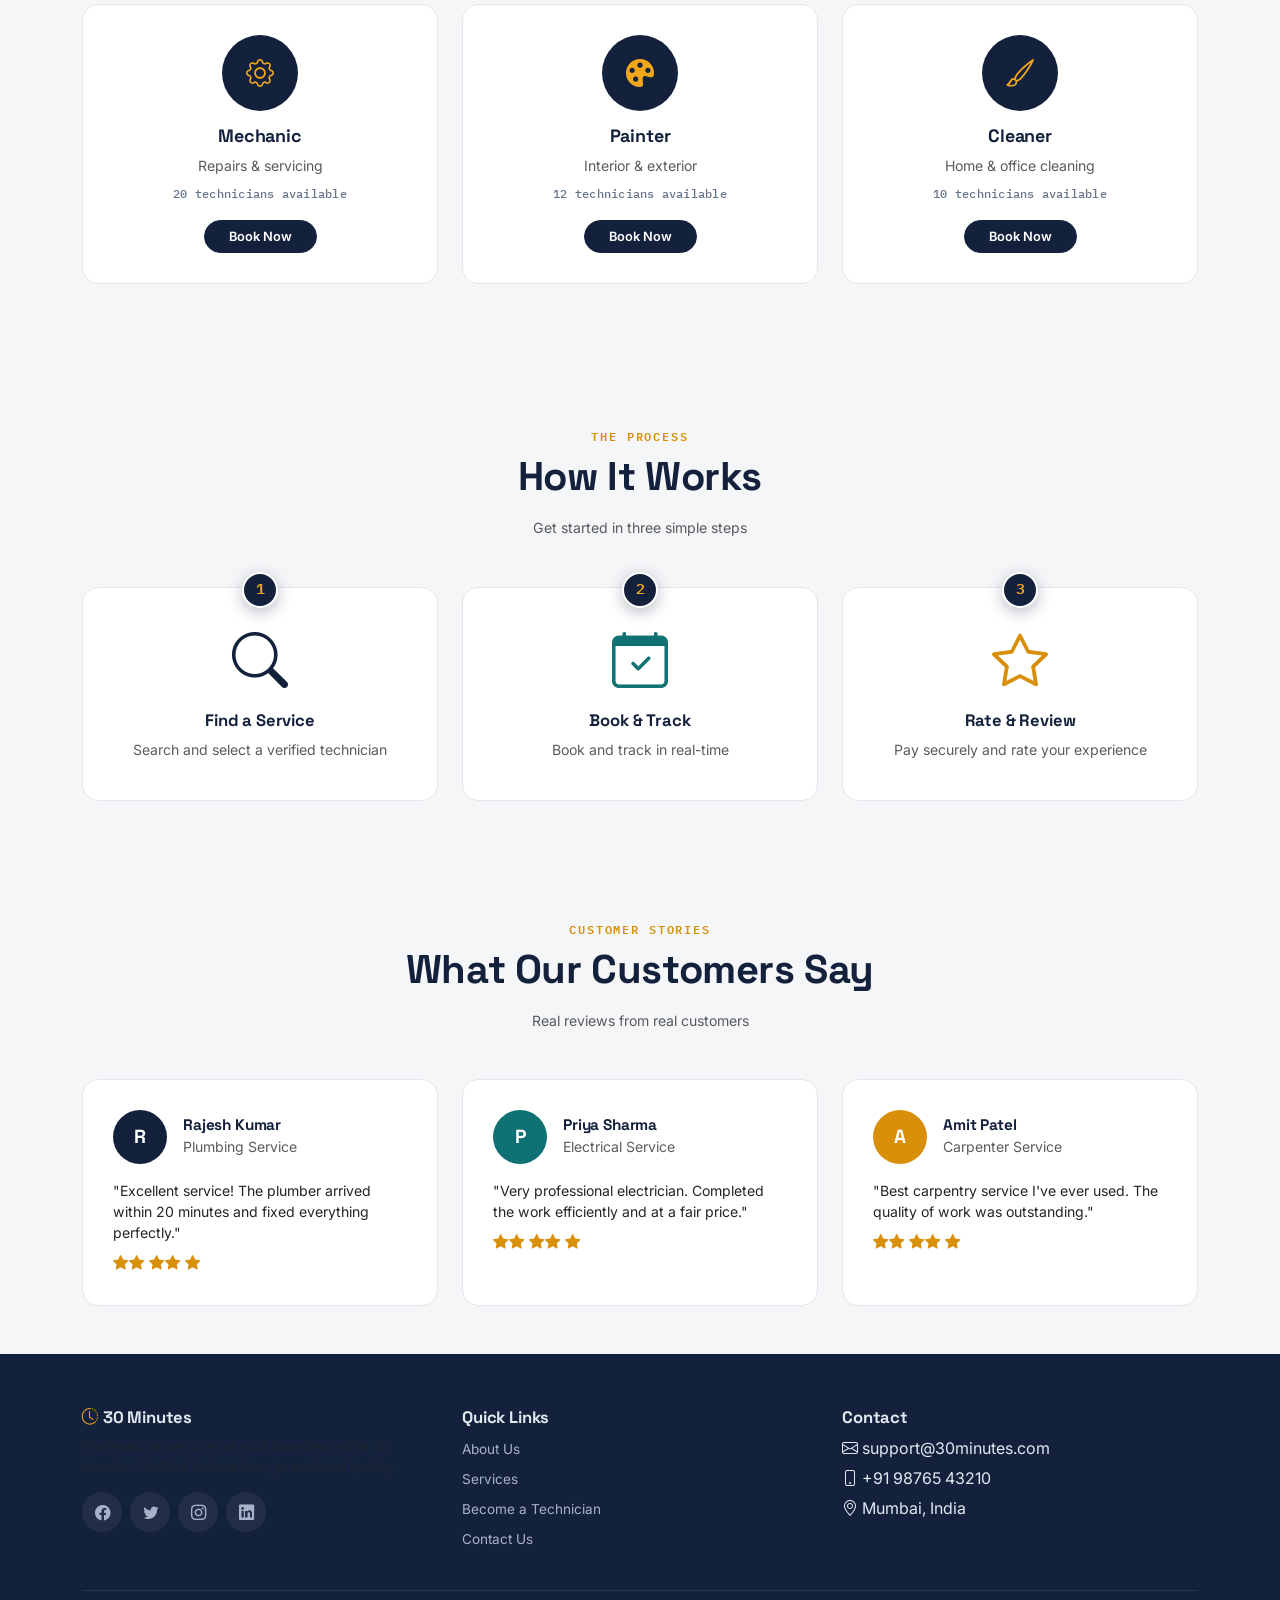
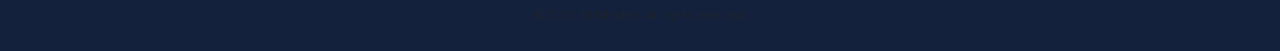
==== commit a3f40ac5: "Updated project code" ====
--- a/backend/templates/index.html
+++ b/backend/templates/index.html
@@ -6,37 +6,40 @@
     <title>30 Minutes - Premium Service Booking</title>
     <link href="https://cdn.jsdelivr.net/npm/bootstrap@5.3.0/dist/css/bootstrap.min.css" rel="stylesheet">
     <link href="https://cdn.jsdelivr.net/npm/bootstrap-icons@1.11.0/font/bootstrap-icons.css" rel="stylesheet">
-    <link href="https://fonts.googleapis.com/css2?family=Inter:wght@300;400;500;600;700;800;900&display=swap" rel="stylesheet">
+    <link href="https://fonts.googleapis.com/css2?family=Space+Grotesk:wght@500;600;700;800&family=Inter:wght@400;500;600;700;800&family=IBM+Plex+Mono:wght@500;600&display=swap" rel="stylesheet">
     <style>
         /* ============================================
-           PREMIUM PROFESSIONAL STYLES
+           PREMIUM PROFESSIONAL STYLES - FULLY RESPONSIVE
            ============================================ */
         :root {
-            --primary: #2563eb;
-            --primary-dark: #1d4ed8;
-            --primary-light: #dbeafe;
+            --primary: #14213d;
+            --primary-dark: #1c2c52;
+            --primary-light: #eef1f6;
+            --amber: #f2a71b;
+            --amber-dark: #d88f0a;
+            --teal: #0f7173;
             --secondary: #64748b;
-            --success: #22c55e;
-            --warning: #f59e0b;
-            --danger: #ef4444;
-            --dark: #0f172a;
-            --light: #f8fafc;
-            --gray-50: #f8fafc;
-            --gray-100: #f1f5f9;
-            --gray-200: #e2e8f0;
+            --success: #0f7173;
+            --warning: #f2a71b;
+            --danger: #b0342a;
+            --dark: #0b1220;
+            --light: #f5f6f8;
+            --gray-50: #f5f6f8;
+            --gray-100: #eef1f6;
+            --gray-200: #e3e6ec;
             --gray-300: #cbd5e1;
             --gray-400: #94a3b8;
             --gray-500: #64748b;
             --gray-600: #475569;
             --gray-700: #334155;
-            --gray-800: #1e293b;
-            --gray-900: #0f172a;
-            --shadow-sm: 0 1px 2px rgba(0,0,0,0.05);
-            --shadow: 0 4px 20px rgba(0,0,0,0.08);
-            --shadow-lg: 0 10px 50px rgba(0,0,0,0.12);
-            --shadow-xl: 0 20px 60px rgba(0,0,0,0.15);
-            --radius: 20px;
-            --radius-sm: 12px;
+            --gray-800: #101a2e;
+            --gray-900: #0b1220;
+            --shadow-sm: 0 1px 2px rgba(16,24,40,0.05);
+            --shadow: 0 4px 20px rgba(16,24,40,0.08);
+            --shadow-lg: 0 10px 50px rgba(16,24,40,0.12);
+            --shadow-xl: 0 20px 60px rgba(16,24,40,0.15);
+            --radius: 16px;
+            --radius-sm: 10px;
             --transition: all 0.4s cubic-bezier(0.4, 0, 0.2, 1);
         }
 
@@ -47,6 +50,15 @@
             box-sizing: border-box;
         }
 
+        h1, h2, h3, h4, h5, h6, .brand-text, .hero-title {
+            font-family: 'Space Grotesk', 'Inter', sans-serif;
+            letter-spacing: -0.01em;
+        }
+
+        .section-eyebrow, .service-count, .step-number {
+            font-family: 'IBM Plex Mono', ui-monospace, monospace;
+        }
+
         body {
             background: var(--light);
             transition: var(--transition);
@@ -58,35 +70,34 @@
         }
 
         /* ===== SCROLLBAR ===== */
-        ::-webkit-scrollbar { width: 8px; }
+        ::-webkit-scrollbar { width: 8px; height: 8px; }
         ::-webkit-scrollbar-track { background: var(--gray-100); }
         body.dark-mode ::-webkit-scrollbar-track { background: var(--gray-800); }
         ::-webkit-scrollbar-thumb { background: var(--primary); border-radius: 4px; }
         ::-webkit-scrollbar-thumb:hover { background: var(--primary-dark); }
 
-        /* ===== NAVBAR ===== */
+        /* ===== NAVBAR - RESPONSIVE ===== */
         .navbar {
             background: rgba(255,255,255,0.95) !important;
             backdrop-filter: blur(20px);
             -webkit-backdrop-filter: blur(20px);
-            box-shadow: 0 1px 3px rgba(0,0,0,0.04);
-            padding: 14px 0;
+            box-shadow: 0 1px 0 var(--gray-200);
+            padding: 12px 0;
             transition: var(--transition);
         }
 
         body.dark-mode .navbar {
-            background: rgba(30,41,59,0.95) !important;
+            background: rgba(16,26,46,0.95) !important;
         }
 
         .navbar.scrolled {
-            box-shadow: 0 4px 30px rgba(0,0,0,0.08);
+            box-shadow: 0 4px 30px rgba(16,24,40,0.08);
         }
 
         .brand-text {
-            font-weight: 800;
-            font-size: 1.35rem;
+            font-weight: 700;
+            font-size: clamp(1.1rem, 2.5vw, 1.3rem);
             color: var(--gray-900);
-            letter-spacing: -0.5px;
         }
 
         body.dark-mode .brand-text {
@@ -94,14 +105,15 @@
         }
 
         .brand-text i {
-            color: var(--primary);
+            color: var(--amber-dark);
             margin-right: 6px;
         }
 
         .nav-link {
             font-weight: 500;
+            font-size: 0.9rem;
             color: var(--gray-600);
-            padding: 8px 18px !important;
+            padding: 8px 14px !important;
             border-radius: var(--radius-sm);
             transition: var(--transition);
             position: relative;
@@ -119,20 +131,30 @@
 
         body.dark-mode .nav-link:hover,
         body.dark-mode .nav-link.active {
-            background: rgba(37,99,235,0.15);
-            color: #60a5fa !important;
-        }
-
-        /* ===== BUTTONS ===== */
+            background: rgba(242,167,27,0.1);
+            color: var(--amber) !important;
+        }
+
+        .navbar-toggler {
+            border: none;
+            padding: 8px 10px;
+        }
+
+        .navbar-toggler:focus {
+            box-shadow: none;
+        }
+
+        /* ===== BUTTONS - RESPONSIVE ===== */
         .btn-primary {
             background: var(--primary);
-            border: none;
+            border: 1px solid var(--primary);
             border-radius: var(--radius-sm);
             font-weight: 600;
-            padding: 10px 28px;
+            padding: 10px 24px;
             transition: var(--transition);
             position: relative;
             overflow: hidden;
+            font-size: clamp(0.85rem, 1.2vw, 1rem);
         }
 
         .btn-primary::after {
@@ -142,7 +164,7 @@
             left: -50%;
             width: 200%;
             height: 200%;
-            background: linear-gradient(45deg, transparent, rgba(255,255,255,0.1), transparent);
+            background: linear-gradient(45deg, transparent, rgba(255,255,255,0.08), transparent);
             transform: rotate(45deg) translateX(-100%);
             transition: 0.6s;
         }
@@ -153,42 +175,57 @@
 
         .btn-primary:hover {
             background: var(--primary-dark);
-            transform: translateY(-3px);
-            box-shadow: 0 12px 35px rgba(37,99,235,0.35);
+            border-color: var(--primary-dark);
+            transform: translateY(-2px);
+            box-shadow: 0 12px 35px rgba(20,33,61,0.3);
         }
 
         .btn-outline-primary {
-            border: 2px solid var(--primary);
+            border: 1.5px solid var(--primary);
             color: var(--primary);
             font-weight: 600;
             border-radius: var(--radius-sm);
             transition: var(--transition);
             background: transparent;
+            font-size: clamp(0.85rem, 1.2vw, 1rem);
         }
 
         .btn-outline-primary:hover {
             background: var(--primary);
             color: white;
-            transform: translateY(-3px);
-            box-shadow: 0 12px 35px rgba(37,99,235,0.25);
+            transform: translateY(-2px);
+            box-shadow: 0 12px 35px rgba(20,33,61,0.2);
         }
 
         .btn-lg {
-            padding: 14px 40px;
-            font-size: 1.05rem;
+            padding: 12px 28px;
+            font-size: clamp(0.95rem, 1.3vw, 1.05rem);
             border-radius: var(--radius-sm);
         }
 
-        /* ===== HERO SECTION ===== */
+        .btn-sm {
+            padding: 6px 16px;
+            font-size: 0.8rem;
+        }
+
+        /* ===== HERO SECTION - FULLY RESPONSIVE ===== */
         .hero-section {
-            padding: 80px 0 60px;
-            background: linear-gradient(135deg, #f0f4ff 0%, #ffffff 100%);
+            padding: clamp(40px, 8vh, 80px) 0 clamp(30px, 5vh, 60px);
+            background: linear-gradient(135deg, #eef1f6 0%, #ffffff 100%);
             position: relative;
             overflow: hidden;
+            background-image:
+                radial-gradient(circle, #d8dce4 1px, transparent 1px),
+                linear-gradient(135deg, #eef1f6 0%, #ffffff 100%);
+            background-size: 26px 26px, cover;
         }
 
         body.dark-mode .hero-section {
-            background: linear-gradient(135deg, #1a1a2e 0%, #16213e 100%);
+            background: linear-gradient(135deg, #0b1220 0%, #101a2e 100%);
+            background-image:
+                radial-gradient(circle, #1c2740 1px, transparent 1px),
+                linear-gradient(135deg, #0b1220 0%, #101a2e 100%);
+            background-size: 26px 26px, cover;
         }
 
         .hero-section::before {
@@ -196,9 +233,9 @@
             position: absolute;
             top: -50%;
             right: -20%;
-            width: 600px;
-            height: 600px;
-            background: radial-gradient(circle, rgba(37,99,235,0.06) 0%, transparent 70%);
+            width: clamp(300px, 40vw, 600px);
+            height: clamp(300px, 40vw, 600px);
+            background: radial-gradient(circle, rgba(242,167,27,0.08) 0%, transparent 70%);
             border-radius: 50%;
             pointer-events: none;
         }
@@ -208,18 +245,18 @@
             position: absolute;
             bottom: -30%;
             left: -10%;
-            width: 500px;
-            height: 500px;
-            background: radial-gradient(circle, rgba(118,75,162,0.05) 0%, transparent 70%);
+            width: clamp(250px, 30vw, 500px);
+            height: clamp(250px, 30vw, 500px);
+            background: radial-gradient(circle, rgba(15,113,115,0.06) 0%, transparent 70%);
             border-radius: 50%;
             pointer-events: none;
         }
 
         .hero-title {
-            font-size: 3.5rem;
-            font-weight: 900;
+            font-size: clamp(2rem, 5.5vw, 3.4rem);
+            font-weight: 700;
             line-height: 1.1;
-            letter-spacing: -1.5px;
+            letter-spacing: -0.02em;
             color: var(--gray-900);
         }
 
@@ -228,16 +265,17 @@
         }
 
         .hero-title .highlight {
-            background: linear-gradient(135deg, var(--primary) 0%, #7c3aed 100%);
-            -webkit-background-clip: text;
-            -webkit-text-fill-color: transparent;
-            background-clip: text;
+            color: var(--amber-dark);
+        }
+
+        body.dark-mode .hero-title .highlight {
+            color: var(--amber);
         }
 
         .hero-subtitle {
-            font-size: 1.2rem;
+            font-size: clamp(0.95rem, 1.4vw, 1.15rem);
             color: var(--gray-500);
-            line-height: 1.8;
+            line-height: 1.7;
             max-width: 500px;
         }
 
@@ -254,6 +292,9 @@
             border-radius: var(--radius);
             box-shadow: var(--shadow-xl);
             transition: var(--transition);
+            border: 1px solid var(--gray-200);
+            width: 100%;
+            height: auto;
         }
 
         .hero-image img:hover {
@@ -263,28 +304,31 @@
         .floating-badge {
             position: absolute;
             background: white;
-            padding: 12px 20px;
+            padding: clamp(8px, 1.2vw, 12px) clamp(12px, 1.8vw, 20px);
             border-radius: var(--radius-sm);
             box-shadow: var(--shadow-lg);
+            border: 1px solid var(--gray-200);
             display: flex;
             align-items: center;
-            gap: 10px;
+            gap: 8px;
             animation: float 3s ease-in-out infinite;
+            font-size: clamp(0.7rem, 1vw, 0.85rem);
         }
 
         body.dark-mode .floating-badge {
             background: var(--gray-800);
+            border-color: #1e293b;
         }
 
         .floating-badge:nth-child(2) {
-            bottom: 20px;
-            left: -20px;
+            bottom: 10%;
+            left: -5%;
             animation-delay: 1s;
         }
 
         .floating-badge:nth-child(3) {
-            top: 20px;
-            right: -20px;
+            top: 10%;
+            right: -5%;
             animation-delay: 2s;
         }
 
@@ -293,9 +337,37 @@
             50% { transform: translateY(-10px); }
         }
 
-        /* ===== FEATURES ===== */
+        /* ===== RESPONSIVE FLOATING BADGES ===== */
+        @media (max-width: 991px) {
+            .floating-badge {
+                display: none !important;
+            }
+        }
+
+        /* ===== SECTION TITLES - RESPONSIVE ===== */
+        .section-eyebrow {
+            font-size: clamp(0.65rem, 1vw, 0.72rem);
+            font-weight: 600;
+            letter-spacing: 0.16em;
+            text-transform: uppercase;
+            color: var(--amber-dark);
+            display: block;
+            text-align: center;
+            margin-bottom: 8px;
+        }
+
+        .section-title {
+            color: var(--primary);
+            font-size: clamp(1.6rem, 4vw, 2.5rem);
+        }
+
+        body.dark-mode .section-title {
+            color: #eef1f6;
+        }
+
+        /* ===== FEATURES - RESPONSIVE ===== */
         .features-section {
-            padding: 80px 0;
+            padding: clamp(40px, 8vh, 80px) 0;
             background: var(--gray-50);
         }
 
@@ -306,18 +378,19 @@
         .feature-card {
             background: white;
             border-radius: var(--radius);
-            padding: 30px;
+            padding: clamp(20px, 3vw, 30px);
             text-align: center;
             transition: var(--transition);
-            border: 1px solid rgba(0,0,0,0.04);
+            border: 1px solid var(--gray-200);
             box-shadow: var(--shadow-sm);
             position: relative;
             overflow: hidden;
+            height: 100%;
         }
 
         body.dark-mode .feature-card {
             background: var(--gray-800);
-            border-color: rgba(255,255,255,0.05);
+            border-color: #1e293b;
         }
 
         .feature-card::before {
@@ -327,7 +400,7 @@
             left: 0;
             right: 0;
             height: 3px;
-            background: linear-gradient(90deg, var(--primary), #7c3aed);
+            background: linear-gradient(90deg, var(--primary), var(--amber));
             transform: scaleX(0);
             transition: var(--transition);
         }
@@ -337,53 +410,68 @@
         }
 
         .feature-card:hover {
-            transform: translateY(-8px);
+            transform: translateY(-6px);
             box-shadow: var(--shadow-lg);
+            border-color: var(--amber);
         }
 
         .feature-icon {
-            width: 72px;
-            height: 72px;
+            width: clamp(54px, 8vw, 68px);
+            height: clamp(54px, 8vw, 68px);
             border-radius: 50%;
             display: flex;
             align-items: center;
             justify-content: center;
-            font-size: 28px;
-            margin: 0 auto 16px;
-            background: var(--primary-light);
-            color: var(--primary);
+            font-size: clamp(20px, 3vw, 26px);
+            margin: 0 auto 14px;
+            background: var(--primary);
+            color: var(--amber);
             transition: var(--transition);
         }
 
         body.dark-mode .feature-icon {
-            background: rgba(37,99,235,0.15);
-            color: #60a5fa;
+            background: #1c2c52;
         }
 
         .feature-card:hover .feature-icon {
             transform: scale(1.1) rotate(-5deg);
         }
 
-        /* ===== SERVICES ===== */
+        .feature-card h6 {
+            color: var(--primary);
+            font-size: clamp(0.9rem, 1.3vw, 1.1rem);
+        }
+
+        body.dark-mode .feature-card h6 {
+            color: #e2e8f0;
+        }
+
+        .feature-card small {
+            font-size: clamp(0.7rem, 1vw, 0.85rem);
+            color: var(--gray-500);
+        }
+
+        /* ===== SERVICES - RESPONSIVE ===== */
         .services-section {
-            padding: 80px 0;
+            padding: clamp(40px, 8vh, 80px) 0;
         }
 
         .service-card {
             background: white;
             border-radius: var(--radius);
-            padding: 30px;
+            padding: clamp(20px, 3vw, 30px);
             text-align: center;
             transition: var(--transition);
             border: 1px solid var(--gray-200);
             cursor: pointer;
             position: relative;
             overflow: hidden;
+            height: 100%;
         }
 
         body.dark-mode .service-card {
             background: var(--gray-800);
-            border-color: var(--gray-700);
+            border-color: #1e293b;
         }
 
         .service-card::after {
@@ -393,7 +481,7 @@
             left: 0;
             right: 0;
             height: 3px;
-            background: linear-gradient(90deg, var(--primary), #7c3aed);
+            background: linear-gradient(90deg, var(--primary), var(--amber));
             transform: scaleX(0);
             transition: var(--transition);
         }
@@ -403,48 +491,57 @@
         }
 
         .service-card:hover {
-            transform: translateY(-8px);
+            transform: translateY(-6px);
             box-shadow: var(--shadow-lg);
             border-color: var(--primary);
         }
 
         .service-icon {
-            width: 80px;
-            height: 80px;
+            width: clamp(60px, 8vw, 76px);
+            height: clamp(60px, 8vw, 76px);
             border-radius: 50%;
             display: flex;
             align-items: center;
             justify-content: center;
-            font-size: 30px;
-            margin: 0 auto 16px;
-            background: var(--primary-light);
-            color: var(--primary);
+            font-size: clamp(22px, 3vw, 28px);
+            margin: 0 auto 14px;
+            background: var(--primary);
+            color: var(--amber);
             transition: var(--transition);
         }
 
         body.dark-mode .service-icon {
-            background: rgba(37,99,235,0.15);
-            color: #60a5fa;
+            background: #1c2c52;
         }
 
         .service-card:hover .service-icon {
             transform: scale(1.1) rotate(-5deg);
         }
 
+        .service-card h5 {
+            color: var(--primary);
+            font-size: clamp(1rem, 1.4vw, 1.2rem);
+        }
+
+        body.dark-mode .service-card h5 {
+            color: #e2e8f0;
+        }
+
         .service-count {
-            font-size: 13px;
+            font-size: clamp(0.65rem, 0.9vw, 0.75rem);
             color: var(--gray-500);
             font-weight: 500;
+            letter-spacing: 0.02em;
         }
 
         body.dark-mode .service-count {
             color: #94a3b8;
         }
 
-        /* ===== STEPS ===== */
+        /* ===== STEPS - RESPONSIVE ===== */
         .steps-section {
             background: var(--gray-50);
-            padding: 80px 0;
+            padding: clamp(40px, 8vh, 80px) 0;
         }
 
         body.dark-mode .steps-section {
@@ -454,22 +551,40 @@
         .step-card {
             background: white;
             border-radius: var(--radius);
-            padding: 40px 30px;
+            padding: clamp(30px, 4vw, 40px) clamp(20px, 3vw, 30px);
             text-align: center;
             transition: var(--transition);
-            border: 1px solid rgba(0,0,0,0.04);
+            border: 1px solid var(--gray-200);
             position: relative;
+            height: 100%;
         }
 
         body.dark-mode .step-card {
             background: var(--gray-800);
-            border-color: rgba(255,255,255,0.05);
+            border-color: #1e293b;
         }
 
         .step-card:hover {
-            transform: translateY(-8px);
+            transform: translateY(-6px);
             box-shadow: var(--shadow-lg);
         }
+
+        .step-card h5 {
+            color: var(--primary);
+            font-size: clamp(1rem, 1.3vw, 1.15rem);
+        }
+
+        body.dark-mode .step-card h5 {
+            color: #e2e8f0;
+        }
+
+        .step-card .display-4 {
+            font-size: clamp(2.5rem, 5vw, 3.5rem);
+        }
+
+        .step-card i.text-primary { color: var(--primary) !important; }
+        .step-card i.text-success { color: var(--teal) !important; }
+        .step-card i.text-warning { color: var(--amber-dark) !important; }
 
         .step-number {
             position: absolute;
@@ -477,135 +592,309 @@
             left: 50%;
             transform: translateX(-50%);
             background: var(--primary);
-            color: white;
-            width: 36px;
-            height: 36px;
+            color: var(--amber);
+            width: clamp(32px, 4vw, 36px);
+            height: clamp(32px, 4vw, 36px);
+            border-radius: 50%;
+            display: flex;
+            align-items: center;
+            justify-content: center;
+            font-weight: 600;
+            font-size: clamp(13px, 1.6vw, 15px);
+            box-shadow: 0 4px 15px rgba(20,33,61,0.3);
+            border: 2px solid white;
+        }
+
+        body.dark-mode .step-number {
+            border-color: var(--gray-800);
+        }
+
+        /* ===== TESTIMONIALS - RESPONSIVE ===== */
+        .testimonial-card {
+            background: white;
+            border-radius: var(--radius);
+            padding: clamp(20px, 2.5vw, 30px);
+            transition: var(--transition);
+            border: 1px solid var(--gray-200);
+            height: 100%;
+        }
+
+        body.dark-mode .testimonial-card {
+            background: var(--gray-800);
+            border-color: #1e293b;
+        }
+
+        .testimonial-card:hover {
+            transform: translateY(-4px);
+            box-shadow: var(--shadow);
+        }
+
+        .testimonial-card h6 {
+            color: var(--primary);
+            font-size: clamp(0.9rem, 1.2vw, 1.05rem);
+        }
+
+        body.dark-mode .testimonial-card h6 {
+            color: #e2e8f0;
+        }
+
+        .testimonial-avatar {
+            width: clamp(44px, 6vw, 54px);
+            height: clamp(44px, 6vw, 54px);
             border-radius: 50%;
             display: flex;
             align-items: center;
             justify-content: center;
             font-weight: 700;
-            font-size: 16px;
-            box-shadow: 0 4px 15px rgba(37,99,235,0.3);
-        }
-
-        /* ===== TESTIMONIALS ===== */
-        .testimonial-card {
-            background: white;
+            font-size: clamp(16px, 2vw, 19px);
+            color: white;
+            flex-shrink: 0;
+            font-family: 'Space Grotesk', sans-serif;
+        }
+
+        .testimonial-avatar.bg-primary { background: var(--primary) !important; }
+        .testimonial-avatar.bg-success { background: var(--teal) !important; }
+        .testimonial-avatar.bg-warning { background: var(--amber-dark) !important; }
+
+        .testimonial-card p {
+            font-size: clamp(0.85rem, 1.1vw, 0.95rem);
+        }
+
+        /* ===== FOOTER - RESPONSIVE ===== */
+        .footer {
+            background: var(--primary);
+            color: #e2e8f0;
+            padding: clamp(40px, 6vh, 60px) 0 clamp(20px, 3vh, 30px);
+        }
+
+        .footer h5, .footer h6 {
+            font-family: 'Space Grotesk', sans-serif;
+            font-weight: 600;
+            font-size: clamp(1rem, 1.3vw, 1.15rem);
+        }
+
+        .footer a {
+            color: #a7b2c9;
+            text-decoration: none;
+            transition: var(--transition);
+            font-size: clamp(0.85rem, 1vw, 0.95rem);
+        }
+
+        .footer a:hover {
+            color: var(--amber);
+        }
+
+        .footer .social-icon {
+            width: clamp(36px, 4vw, 40px);
+            height: clamp(36px, 4vw, 40px);
+            border-radius: 50%;
+            background: rgba(255,255,255,0.06);
+            display: inline-flex;
+            align-items: center;
+            justify-content: center;
+            transition: var(--transition);
+            color: #a7b2c9;
+            font-size: clamp(0.9rem, 1.2vw, 1rem);
+        }
+
+        .footer .social-icon:hover {
+            background: var(--amber);
+            color: var(--primary);
+            transform: translateY(-3px);
+        }
+
+        .footer .list-unstyled li {
+            margin-bottom: 6px;
+        }
+
+        /* ===== MODAL - RESPONSIVE ===== */
+        .modal-content {
             border-radius: var(--radius);
-            padding: 30px;
-            transition: var(--transition);
+            border: none;
+            box-shadow: var(--shadow-xl);
+        }
+
+        body.dark-mode .modal-content {
+            background: var(--gray-800);
+        }
+
+        .modal-header {
+            border-bottom: 1px solid var(--gray-200);
+            padding: clamp(16px, 2vw, 20px) clamp(20px, 3vw, 28px);
+        }
+
+        body.dark-mode .modal-header {
+            border-bottom-color: #1e293b;
+        }
+
+        .modal-title {
+            color: var(--primary);
+            font-weight: 700;
+            font-size: clamp(1rem, 1.4vw, 1.2rem);
+        }
+
+        body.dark-mode .modal-title {
+            color: #e2e8f0;
+        }
+
+        .modal-body {
+            padding: clamp(20px, 3vw, 28px);
+        }
+
+        .form-label {
+            color: var(--primary);
+            font-size: clamp(0.85rem, 1vw, 0.95rem);
+        }
+
+        body.dark-mode .form-label {
+            color: #cbd5e1;
+        }
+
+        .form-control, .form-select {
+            border-radius: 8px;
             border: 1px solid var(--gray-200);
-        }
-
-        body.dark-mode .testimonial-card {
-            background: var(--gray-800);
-            border-color: var(--gray-700);
-        }
-
-        .testimonial-card:hover {
-            transform: translateY(-4px);
-            box-shadow: var(--shadow);
-        }
-
-        .testimonial-avatar {
-            width: 56px;
-            height: 56px;
+            font-size: clamp(0.85rem, 1vw, 0.95rem);
+            padding: clamp(8px, 1vw, 10px) 12px;
+        }
+
+        .form-control:focus, .form-select:focus {
+            border-color: var(--primary);
+            box-shadow: 0 0 0 3px rgba(20,33,61,0.1);
+        }
+
+        body.dark-mode .form-control, body.dark-mode .form-select {
+            background: var(--dark);
+            border-color: #263252;
+            color: #e2e8f0;
+        }
+
+        body.dark-mode .form-control:focus, body.dark-mode .form-select:focus {
+            background: var(--dark);
+            border-color: var(--amber);
+            color: #e2e8f0;
+            box-shadow: 0 0 0 3px rgba(242,167,27,0.18);
+        }
+
+        /* ===== DARK MODE TOGGLE ===== */
+        .dark-mode-toggle {
+            background: transparent;
+            border: 1px solid var(--gray-200);
+            color: var(--gray-600);
+            cursor: pointer;
+            font-size: clamp(14px, 1.2vw, 16px);
+            width: clamp(32px, 3.5vw, 36px);
+            height: clamp(32px, 3.5vw, 36px);
             border-radius: 50%;
             display: flex;
             align-items: center;
             justify-content: center;
-            font-weight: 700;
-            font-size: 20px;
-            color: white;
-            flex-shrink: 0;
-        }
-
-        /* ===== FOOTER ===== */
-        .footer {
-            background: var(--gray-900);
-            color: #e2e8f0;
-            padding: 60px 0 30px;
-        }
-
-        .footer a {
+            transition: var(--transition);
+        }
+
+        body.dark-mode .dark-mode-toggle {
             color: #94a3b8;
-            text-decoration: none;
-            transition: var(--transition);
-        }
-
-        .footer a:hover {
-            color: #60a5fa;
-        }
-
-        .footer .social-icon {
-            width: 40px;
-            height: 40px;
-            border-radius: 50%;
-            background: rgba(255,255,255,0.05);
-            display: inline-flex;
-            align-items: center;
-            justify-content: center;
-            transition: var(--transition);
-            color: #94a3b8;
-        }
-
-        .footer .social-icon:hover {
+            border-color: #263252;
+        }
+
+        .dark-mode-toggle:hover {
             background: var(--primary);
-            color: white;
-            transform: translateY(-3px);
-        }
-
-        /* ===== MODAL ===== */
-        .modal-content {
-            border-radius: var(--radius);
-            border: none;
-            box-shadow: var(--shadow-xl);
-        }
-
-        body.dark-mode .modal-content {
-            background: var(--gray-800);
-        }
-
-        .modal-header {
-            border-bottom: 1px solid var(--gray-200);
-            padding: 20px 28px;
-        }
-
-        body.dark-mode .modal-header {
-            border-bottom-color: var(--gray-700);
-        }
-
-        .modal-body {
-            padding: 28px;
-        }
-
-        /* ===== RESPONSIVE ===== */
+            color: var(--amber);
+            border-color: var(--primary);
+        }
+
+        /* ===== RESPONSIVE GRID ADJUSTMENTS ===== */
         @media (max-width: 991px) {
-            .hero-title {
-                font-size: 2.8rem;
-            }
             .hero-section {
-                padding: 60px 0 40px;
+                text-align: center;
+            }
+            .hero-subtitle {
+                margin-left: auto;
+                margin-right: auto;
+            }
+            .hero-title .highlight {
+                display: inline-block;
+            }
+            .features-section .col-6 {
+                padding: 0 8px;
+            }
+            .features-section .row.g-4 {
+                --bs-gutter-y: 1rem;
+                --bs-gutter-x: 0.5rem;
             }
         }
 
         @media (max-width: 767px) {
-            .hero-title {
-                font-size: 2.2rem;
-            }
-            .hero-subtitle {
-                font-size: 1rem;
+            .hero-section {
+                padding: 30px 0 40px;
+            }
+            .hero-title .highlight {
+                display: block;
+            }
+            .d-flex.gap-3 {
+                justify-content: center;
+                flex-wrap: wrap;
+            }
+            .d-flex.align-items-center.gap-4 {
+                justify-content: center;
+                flex-wrap: wrap;
+            }
+            .features-section .col-6 {
+                flex: 0 0 50%;
+                max-width: 50%;
+            }
+            .features-section .row.g-4 {
+                --bs-gutter-y: 0.8rem;
+                --bs-gutter-x: 0.5rem;
+            }
+            .feature-card {
+                padding: 16px 12px;
+            }
+            .feature-icon {
+                width: 48px;
+                height: 48px;
+                font-size: 18px;
+                margin-bottom: 10px;
+            }
+            .service-card {
+                padding: 16px;
+            }
+            .service-icon {
+                width: 54px;
+                height: 54px;
+                font-size: 20px;
+                margin-bottom: 10px;
+            }
+            .step-card {
+                padding: 30px 16px 20px;
+            }
+            .step-card .display-4 {
+                font-size: 2rem;
+            }
+            .testimonial-card {
+                padding: 16px;
+            }
+            .btn-lg {
+                padding: 10px 20px;
+                font-size: 0.9rem;
+            }
+            .navbar {
+                padding: 8px 0;
+            }
+            .nav-link {
+                padding: 6px 12px !important;
+                font-size: 0.85rem;
+            }
+            .modal-dialog {
+                margin: 10px;
+            }
+            .modal-body {
+                padding: 16px;
             }
             .floating-badge {
-                display: none;
-            }
-            .feature-card, .service-card, .step-card {
-                padding: 20px;
-            }
-            .btn-lg {
-                padding: 12px 28px;
-                font-size: 0.95rem;
+                display: none !important;
+            }
+            .footer .row.g-4 {
+                --bs-gutter-y: 1.5rem;
             }
         }
 
@@ -614,19 +903,98 @@
                 font-size: 1.8rem;
             }
             .section-title {
-                font-size: 1.6rem;
+                font-size: 1.4rem;
+            }
+            .features-section .col-6 {
+                flex: 0 0 50%;
+                max-width: 50%;
+            }
+            .feature-card h6 {
+                font-size: 0.8rem;
+            }
+            .feature-card small {
+                font-size: 0.65rem;
+            }
+            .feature-icon {
+                width: 42px;
+                height: 42px;
+                font-size: 16px;
+            }
+            .service-card h5 {
+                font-size: 0.95rem;
+            }
+            .service-count {
+                font-size: 0.6rem;
+            }
+            .service-icon {
+                width: 48px;
+                height: 48px;
+                font-size: 18px;
+            }
+            .step-number {
+                width: 28px;
+                height: 28px;
+                font-size: 11px;
+                top: -14px;
+            }
+            .step-card h5 {
+                font-size: 0.95rem;
+            }
+            .step-card p {
+                font-size: 0.85rem;
+            }
+            .testimonial-avatar {
+                width: 40px;
+                height: 40px;
+                font-size: 14px;
+            }
+            .testimonial-card p {
+                font-size: 0.8rem;
+            }
+            .btn-primary, .btn-outline-primary {
+                font-size: 0.8rem;
+                padding: 8px 16px;
+            }
+            .btn-lg {
+                padding: 8px 18px;
+                font-size: 0.85rem;
+            }
+            .dark-mode-toggle {
+                width: 28px;
+                height: 28px;
+                font-size: 12px;
+            }
+            .brand-text {
+                font-size: 1rem;
+            }
+            .brand-text i {
+                font-size: 1rem;
+            }
+            .navbar-toggler {
+                padding: 4px 8px;
+            }
+            .footer h5, .footer h6 {
+                font-size: 0.95rem;
+            }
+            .footer .list-unstyled li {
+                font-size: 0.8rem;
+            }
+            .footer .social-icon {
+                width: 32px;
+                height: 32px;
+                font-size: 0.8rem;
             }
         }
 
         /* ===== ANIMATIONS ===== */
         @keyframes fadeInUp {
-            from { opacity: 0; transform: translateY(30px); }
+            from { opacity: 0; transform: translateY(24px); }
             to { opacity: 1; transform: translateY(0); }
         }
 
         .animate-on-scroll {
             opacity: 0;
-            animation: fadeInUp 0.6s ease forwards;
+            animation: fadeInUp 0.55s ease forwards;
         }
 
         .delay-1 { animation-delay: 0.1s; }
@@ -634,30 +1002,9 @@
         .delay-3 { animation-delay: 0.3s; }
         .delay-4 { animation-delay: 0.4s; }
 
-        /* ===== DARK MODE TOGGLE ===== */
-        .dark-mode-toggle {
-            background: transparent;
-            border: none;
-            color: var(--gray-600);
-            cursor: pointer;
-            font-size: 20px;
-            padding: 8px;
-            border-radius: 50%;
-            transition: var(--transition);
-        }
-
-        body.dark-mode .dark-mode-toggle {
-            color: #94a3b8;
-        }
-
-        .dark-mode-toggle:hover {
-            background: var(--gray-100);
-            color: var(--primary);
-        }
-
-        body.dark-mode .dark-mode-toggle:hover {
-            background: rgba(255,255,255,0.05);
-            color: #60a5fa;
+        @media (prefers-reduced-motion: reduce) {
+            .animate-on-scroll { animation: none; opacity: 1; }
+            .floating-badge { animation: none; }
         }
 
         /* ===== LOGIN LOADING ===== */
@@ -666,6 +1013,40 @@
         }
         .login-loading.show {
             display: inline-block;
+        }
+
+        /* ===== MISC ===== */
+        .badge.bg-primary { background: var(--primary) !important; }
+
+        /* ===== RESPONSIVE TEXT UTILITIES ===== */
+        .text-muted {
+            font-size: clamp(0.8rem, 1.1vw, 0.95rem);
+        }
+
+        .mb-5 {
+            margin-bottom: clamp(1.5rem, 4vw, 3rem) !important;
+        }
+
+        .py-5 {
+            padding-top: clamp(2rem, 5vw, 3rem) !important;
+            padding-bottom: clamp(2rem, 5vw, 3rem) !important;
+        }
+
+        .gap-3 {
+            gap: clamp(0.5rem, 1.2vw, 1rem) !important;
+        }
+
+        .gap-4 {
+            gap: clamp(1rem, 2vw, 1.5rem) !important;
+        }
+
+        /* ===== RATING STARS RESPONSIVE ===== */
+        .rating-stars {
+            font-size: clamp(0.8rem, 1.2vw, 1rem);
+        }
+
+        .rating-stars i {
+            margin-right: 1px;
         }
     </style>
 </head>
@@ -674,25 +1055,25 @@
     <nav class="navbar navbar-expand-lg sticky-top" id="mainNav">
         <div class="container">
             <a class="navbar-brand fw-bold" href="/">
-                <i class="bi bi-clock-history text-primary"></i>
+                <i class="bi bi-clock-history"></i>
                 <span class="brand-text">30 Minutes</span>
             </a>
-            <button class="navbar-toggler border-0" type="button" data-bs-toggle="collapse" data-bs-target="#navbarNav">
+            <button class="navbar-toggler" type="button" data-bs-toggle="collapse" data-bs-target="#navbarNav" aria-controls="navbarNav" aria-expanded="false" aria-label="Toggle navigation">
                 <span class="navbar-toggler-icon"></span>
             </button>
             <div class="collapse navbar-collapse" id="navbarNav">
                 <ul class="navbar-nav ms-auto align-items-center">
-                    <li class="nav-item"><a class="nav-link active" href="/"><i class="bi bi-house"></i> Home</a></li>
-                    <li class="nav-item"><a class="nav-link" href="#services"><i class="bi bi-grid"></i> Services</a></li>
-                    <li class="nav-item"><a class="nav-link" href="#how-it-works"><i class="bi bi-info-circle"></i> How It Works</a></li>
-                    <li class="nav-item"><a class="nav-link" href="#" data-bs-toggle="modal" data-bs-target="#loginModal"><i class="bi bi-box-arrow-in-right"></i> Login</a></li>
+                    <li class="nav-item"><a class="nav-link active" href="/"><i class="bi bi-house"></i> <span class="d-lg-inline d-none">Home</span></a></li>
+                    <li class="nav-item"><a class="nav-link" href="#services"><i class="bi bi-grid"></i> <span class="d-lg-inline d-none">Services</span></a></li>
+                    <li class="nav-item"><a class="nav-link" href="#how-it-works"><i class="bi bi-info-circle"></i> <span class="d-lg-inline d-none">How It Works</span></a></li>
+                    <li class="nav-item"><a class="nav-link" href="#" data-bs-toggle="modal" data-bs-target="#loginModal"><i class="bi bi-box-arrow-in-right"></i> <span class="d-lg-inline d-none">Login</span></a></li>
                     <li class="nav-item">
-                        <a href="/register/" class="btn btn-primary btn-sm rounded-pill px-4">
-                            <i class="bi bi-person-plus"></i> Register
+                        <a href="/register/" class="btn btn-primary btn-sm rounded-pill px-3 px-lg-4">
+                            <i class="bi bi-person-plus"></i> <span class="d-none d-sm-inline">Register</span>
                         </a>
                     </li>
-                    <li class="nav-item ms-2">
-                        <button class="dark-mode-toggle" id="themeToggle">
+                    <li class="nav-item ms-1 ms-lg-2">
+                        <button class="dark-mode-toggle" id="themeToggle" aria-label="Toggle dark mode">
                             <i class="bi bi-moon-fill"></i>
                         </button>
                     </li>
@@ -726,13 +1107,13 @@
                                 <i class="bi bi-search"></i> Find a Service
                             </a>
                         </div>
-                        <div class="mt-4 d-flex align-items-center gap-4">
-                            <div>
-                                <i class="bi bi-star-fill text-warning"></i>
-                                <i class="bi bi-star-fill text-warning"></i>
-                                <i class="bi bi-star-fill text-warning"></i>
-                                <i class="bi bi-star-fill text-warning"></i>
-                                <i class="bi bi-star-fill text-warning"></i>
+                        <div class="mt-4 d-flex align-items-center gap-4 flex-wrap">
+                            <div class="rating-stars">
+                                <i class="bi bi-star-fill" style="color: var(--amber-dark);"></i>
+                                <i class="bi bi-star-fill" style="color: var(--amber-dark);"></i>
+                                <i class="bi bi-star-fill" style="color: var(--amber-dark);"></i>
+                                <i class="bi bi-star-fill" style="color: var(--amber-dark);"></i>
+                                <i class="bi bi-star-fill" style="color: var(--amber-dark);"></i>
                                 <span class="ms-2 text-muted">4.8/5 (2.5k reviews)</span>
                             </div>
                         </div>
@@ -740,16 +1121,16 @@
                 </div>
                 <div class="col-lg-6 d-none d-lg-block">
                     <div class="hero-image">
-                        <img src="https://via.placeholder.com/600x450/2563eb/ffffff?text=30+Minutes+App" alt="30 Minutes App" class="img-fluid">
+                        <img src="https://via.placeholder.com/600x450/14213d/f2a71b?text=30+Minutes+App" alt="30 Minutes App" class="img-fluid">
                         <div class="floating-badge" style="bottom: 30px; left: -30px;">
-                            <i class="bi bi-check-circle-fill text-success fs-4"></i>
+                            <i class="bi bi-check-circle-fill fs-4" style="color: var(--teal);"></i>
                             <div>
                                 <div class="fw-bold">25+ Services</div>
                                 <small class="text-muted">Available now</small>
                             </div>
                         </div>
                         <div class="floating-badge" style="top: 30px; right: -30px;">
-                            <i class="bi bi-people-fill text-primary fs-4"></i>
+                            <i class="bi bi-people-fill fs-4" style="color: var(--primary);"></i>
                             <div>
                                 <div class="fw-bold">100+ Technicians</div>
                                 <small class="text-muted">Verified professionals</small>
@@ -764,35 +1145,40 @@
     <!-- ===== FEATURES SECTION ===== -->
     <section class="features-section">
         <div class="container">
+            <span class="section-eyebrow">Trust &amp; Speed</span>
             <h2 class="text-center section-title fw-bold mb-3">Why Choose 30 Minutes</h2>
-            <p class="text-center text-muted mb-5">We make it easy to find trusted professionals</p>
-            <div class="row g-4">
-                <div class="col-md-3 col-6">
+            <p class="text-center text-muted mb-4 mb-lg-5">We make it easy to find trusted professionals</p>
+            <div class="row g-2 g-sm-3 g-md-4">
+                <div class="col-6 col-md-3">
                     <div class="feature-card animate-on-scroll delay-1">
                         <div class="feature-icon"><i class="bi bi-shield-check"></i></div>
                         <h6 class="fw-bold">Verified Pros</h6>
-                        <small class="text-muted">Aadhaar & Voter ID</small>
+                        <small class="text-muted d-none d-sm-block">Aadhaar & Voter ID</small>
+                        <small class="text-muted d-block d-sm-none">Verified</small>
                     </div>
                 </div>
-                <div class="col-md-3 col-6">
+                <div class="col-6 col-md-3">
                     <div class="feature-card animate-on-scroll delay-2">
                         <div class="feature-icon"><i class="bi bi-geo-alt"></i></div>
                         <h6 class="fw-bold">Live Tracking</h6>
-                        <small class="text-muted">Real-time location</small>
+                        <small class="text-muted d-none d-sm-block">Real-time location</small>
+                        <small class="text-muted d-block d-sm-none">Tracking</small>
                     </div>
                 </div>
-                <div class="col-md-3 col-6">
+                <div class="col-6 col-md-3">
                     <div class="feature-card animate-on-scroll delay-3">
                         <div class="feature-icon"><i class="bi bi-credit-card"></i></div>
                         <h6 class="fw-bold">Easy Payments</h6>
-                        <small class="text-muted">UPI, Card, Wallet</small>
+                        <small class="text-muted d-none d-sm-block">UPI, Card, Wallet</small>
+                        <small class="text-muted d-block d-sm-none">Pay Easy</small>
                     </div>
                 </div>
-                <div class="col-md-3 col-6">
+                <div class="col-6 col-md-3">
                     <div class="feature-card animate-on-scroll delay-4">
                         <div class="feature-icon"><i class="bi bi-clock"></i></div>
                         <h6 class="fw-bold">30 Min Guarantee</h6>
-                        <small class="text-muted">Quick service</small>
+                        <small class="text-muted d-none d-sm-block">Quick service</small>
+                        <small class="text-muted d-block d-sm-none">30 Mins</small>
                     </div>
                 </div>
             </div>
@@ -802,9 +1188,10 @@
     <!-- ===== SERVICES SECTION ===== -->
     <section id="services" class="services-section">
         <div class="container">
+            <span class="section-eyebrow">Book in Seconds</span>
             <h2 class="text-center section-title fw-bold mb-3">Popular Services</h2>
-            <p class="text-center text-muted mb-5">Choose from a wide range of professional services</p>
-            <div class="row g-4" id="servicesGrid">
+            <p class="text-center text-muted mb-4 mb-lg-5">Choose from a wide range of professional services</p>
+            <div class="row g-3 g-md-4" id="servicesGrid">
                 <!-- Loaded by JavaScript -->
             </div>
         </div>
@@ -813,31 +1200,32 @@
     <!-- ===== HOW IT WORKS ===== -->
     <section id="how-it-works" class="steps-section">
         <div class="container">
+            <span class="section-eyebrow">The Process</span>
             <h2 class="text-center section-title fw-bold mb-3">How It Works</h2>
-            <p class="text-center text-muted mb-5">Get started in three simple steps</p>
-            <div class="row g-4">
+            <p class="text-center text-muted mb-4 mb-lg-5">Get started in three simple steps</p>
+            <div class="row g-3 g-md-4">
                 <div class="col-md-4">
                     <div class="step-card animate-on-scroll delay-1">
                         <div class="step-number">1</div>
                         <i class="bi bi-search display-4 text-primary"></i>
                         <h5 class="mt-3 fw-bold">Find a Service</h5>
-                        <p class="text-muted">Search and select a verified technician</p>
+                        <p class="text-muted mb-0">Search and select a verified technician</p>
                     </div>
                 </div>
                 <div class="col-md-4">
                     <div class="step-card animate-on-scroll delay-2">
                         <div class="step-number">2</div>
                         <i class="bi bi-calendar-check display-4 text-success"></i>
-                        <h5 class="mt-3 fw-bold">Book & Track</h5>
-                        <p class="text-muted">Book and track in real-time</p>
+                        <h5 class="mt-3 fw-bold">Book &amp; Track</h5>
+                        <p class="text-muted mb-0">Book and track in real-time</p>
                     </div>
                 </div>
                 <div class="col-md-4">
                     <div class="step-card animate-on-scroll delay-3">
                         <div class="step-number">3</div>
                         <i class="bi bi-star display-4 text-warning"></i>
-                        <h5 class="mt-3 fw-bold">Rate & Review</h5>
-                        <p class="text-muted">Pay securely and rate your experience</p>
+                        <h5 class="mt-3 fw-bold">Rate &amp; Review</h5>
+                        <p class="text-muted mb-0">Pay securely and rate your experience</p>
                     </div>
                 </div>
             </div>
@@ -847,9 +1235,10 @@
     <!-- ===== TESTIMONIALS ===== -->
     <section class="py-5">
         <div class="container">
+            <span class="section-eyebrow">Customer Stories</span>
             <h2 class="text-center section-title fw-bold mb-3">What Our Customers Say</h2>
-            <p class="text-center text-muted mb-5">Real reviews from real customers</p>
-            <div class="row g-4">
+            <p class="text-center text-muted mb-4 mb-lg-5">Real reviews from real customers</p>
+            <div class="row g-3 g-md-4">
                 <div class="col-md-4">
                     <div class="testimonial-card animate-on-scroll delay-1">
                         <div class="d-flex align-items-center mb-3">
@@ -860,7 +1249,7 @@
                             </div>
                         </div>
                         <p class="mb-0">"Excellent service! The plumber arrived within 20 minutes and fixed everything perfectly."</p>
-                        <div class="text-warning mt-2">
+                        <div class="mt-2 rating-stars" style="color: var(--amber-dark);">
                             <i class="bi bi-star-fill"></i><i class="bi bi-star-fill"></i>
                             <i class="bi bi-star-fill"></i><i class="bi bi-star-fill"></i>
                             <i class="bi bi-star-fill"></i>
@@ -877,7 +1266,7 @@
                             </div>
                         </div>
                         <p class="mb-0">"Very professional electrician. Completed the work efficiently and at a fair price."</p>
-                        <div class="text-warning mt-2">
+                        <div class="mt-2 rating-stars" style="color: var(--amber-dark);">
                             <i class="bi bi-star-fill"></i><i class="bi bi-star-fill"></i>
                             <i class="bi bi-star-fill"></i><i class="bi bi-star-fill"></i>
                             <i class="bi bi-star-fill"></i>
@@ -894,7 +1283,7 @@
                             </div>
                         </div>
                         <p class="mb-0">"Best carpentry service I've ever used. The quality of work was outstanding."</p>
-                        <div class="text-warning mt-2">
+                        <div class="mt-2 rating-stars" style="color: var(--amber-dark);">
                             <i class="bi bi-star-fill"></i><i class="bi bi-star-fill"></i>
                             <i class="bi bi-star-fill"></i><i class="bi bi-star-fill"></i>
                             <i class="bi bi-star-fill"></i>
@@ -910,16 +1299,16 @@
         <div class="container">
             <div class="row g-4">
                 <div class="col-md-4">
-                    <h5 class="fw-bold"><i class="bi bi-clock-history text-primary"></i> 30 Minutes</h5>
-                    <p class="text-muted">Professional services at your doorstep within 30 minutes. Verified technicians, guaranteed quality.</p>
-                    <div class="d-flex gap-2 mt-3">
+                    <h5 class="fw-bold"><i class="bi bi-clock-history" style="color: var(--amber);"></i> 30 Minutes</h5>
+                    <p class="text-muted" style="font-size: clamp(0.85rem, 1vw, 0.95rem);">Professional services at your doorstep within 30 minutes. Verified technicians, guaranteed quality.</p>
+                    <div class="d-flex gap-2 mt-3 flex-wrap">
                         <a href="#" class="social-icon"><i class="bi bi-facebook"></i></a>
                         <a href="#" class="social-icon"><i class="bi bi-twitter"></i></a>
                         <a href="#" class="social-icon"><i class="bi bi-instagram"></i></a>
                         <a href="#" class="social-icon"><i class="bi bi-linkedin"></i></a>
                     </div>
                 </div>
-                <div class="col-md-4">
+                <div class="col-6 col-md-4">
                     <h6 class="fw-bold">Quick Links</h6>
                     <ul class="list-unstyled">
                         <li><a href="#">About Us</a></li>
@@ -928,7 +1317,7 @@
                         <li><a href="#">Contact Us</a></li>
                     </ul>
                 </div>
-                <div class="col-md-4">
+                <div class="col-6 col-md-4">
                     <h6 class="fw-bold">Contact</h6>
                     <ul class="list-unstyled">
                         <li><i class="bi bi-envelope"></i> support@30minutes.com</li>
@@ -938,16 +1327,16 @@
                 </div>
             </div>
             <hr class="border-secondary mt-4">
-            <div class="text-center text-muted small">© 2026 30 Minutes. All rights reserved.</div>
+            <div class="text-center text-muted small" style="font-size: clamp(0.7rem, 0.9vw, 0.8rem);">© 2026 30 Minutes. All rights reserved.</div>
         </div>
     </footer>
 
     <!-- ===== LOGIN MODAL ===== -->
     <div class="modal fade" id="loginModal" tabindex="-1">
-        <div class="modal-dialog">
+        <div class="modal-dialog modal-dialog-centered">
             <div class="modal-content">
                 <div class="modal-header">
-                    <h5 class="modal-title"><i class="bi bi-box-arrow-in-right text-primary"></i> Welcome Back</h5>
+                    <h5 class="modal-title"><i class="bi bi-box-arrow-in-right"></i> Welcome Back</h5>
                     <button type="button" class="btn-close" data-bs-dismiss="modal"></button>
                 </div>
                 <div class="modal-body">
@@ -968,7 +1357,7 @@
                     </form>
                     <hr>
                     <div class="text-center">
-                        <p class="text-muted small">Don't have an account? <a href="/register/" class="text-primary fw-semibold">Register</a></p>
+                        <p class="text-muted small mb-0">Don't have an account? <a href="/register/" class="fw-semibold" style="color: var(--primary);">Register</a></p>
                     </div>
                 </div>
             </div>
@@ -977,16 +1366,16 @@
 
     <!-- ===== BOOKING MODAL ===== -->
     <div class="modal fade" id="bookingModal" tabindex="-1">
-        <div class="modal-dialog modal-lg">
+        <div class="modal-dialog modal-dialog-centered modal-lg">
             <div class="modal-content">
                 <div class="modal-header">
-                    <h5 class="modal-title"><i class="bi bi-calendar-check text-primary"></i> Book a Service</h5>
+                    <h5 class="modal-title"><i class="bi bi-calendar-check"></i> Book a Service</h5>
                     <button type="button" class="btn-close" data-bs-dismiss="modal"></button>
                 </div>
                 <div class="modal-body">
                     <form id="bookingForm">
-                        <div class="row">
-                            <div class="col-md-6 mb-3">
+                        <div class="row g-3">
+                            <div class="col-md-6">
                                 <label class="form-label fw-semibold">Service Type</label>
                                 <select class="form-select" required>
                                     <option value="">Select service</option>
@@ -998,15 +1387,15 @@
                                     <option value="cleaner">Cleaner</option>
                                 </select>
                             </div>
-                            <div class="col-md-6 mb-3">
-                                <label class="form-label fw-semibold">Preferred Date & Time</label>
+                            <div class="col-md-6">
+                                <label class="form-label fw-semibold">Preferred Date &amp; Time</label>
                                 <input type="datetime-local" class="form-control" required>
                             </div>
-                            <div class="col-12 mb-3">
+                            <div class="col-12">
                                 <label class="form-label fw-semibold">Address</label>
                                 <textarea class="form-control" rows="2" placeholder="Enter your full address" required></textarea>
                             </div>
-                            <div class="col-md-6 mb-3">
+                            <div class="col-md-6">
                                 <label class="form-label fw-semibold">Payment Method</label>
                                 <select class="form-select">
                                     <option value="upi">UPI</option>
@@ -1016,7 +1405,7 @@
                                 </select>
                             </div>
                         </div>
-                        <button type="submit" class="btn btn-primary w-100">Book Now</button>
+                        <button type="submit" class="btn btn-primary w-100 mt-3">Book Now</button>
                     </form>
                 </div>
             </div>
@@ -1026,7 +1415,7 @@
     <script src="https://cdn.jsdelivr.net/npm/bootstrap@5.3.0/dist/js/bootstrap.bundle.min.js"></script>
     <script>
         // ============================================
-        // PREMIUM HOME PAGE - COMPLETE
+        // PREMIUM HOME PAGE - FULLY RESPONSIVE
         // ============================================
 
         // ============================================
@@ -1084,16 +1473,16 @@
             var grid = document.getElementById('servicesGrid');
             if (grid) {
                 grid.innerHTML = services.map(function(service) {
-                    return '<div class="col-lg-4 col-md-6">' +
+                    return '<div class="col-md-6 col-lg-4">' +
                         '<div class="service-card animate-on-scroll">' +
-                        '<div class="service-icon" style="color: var(--' + service.color + ');">' +
+                        '<div class="service-icon">' +
                         '<i class="bi ' + service.icon + '"></i>' +
                         '</div>' +
                         '<h5 class="fw-bold">' + service.name + '</h5>' +
-                        '<p class="text-muted small">' + service.desc + '</p>' +
+                        '<p class="text-muted small mb-1">' + service.desc + '</p>' +
                         '<span class="service-count">' + service.count + ' technicians available</span>' +
                         '<br>' +
-                        '<button class="btn btn-primary btn-sm rounded-pill px-4 mt-3" onclick="showBookingModal(\'' + service.name + '\')">' +
+                        '<button class="btn btn-primary btn-sm rounded-pill px-3 px-md-4 mt-2 mt-md-3" onclick="showBookingModal(\'' + service.name + '\')">' +
                         'Book Now' +
                         '</button>' +
                         '</div>' +
@@ -1236,4 +1625,4 @@
         console.log('🚀 30 Minutes Premium App loaded successfully!');
     </script>
 </body>
-</html>
+</html>
